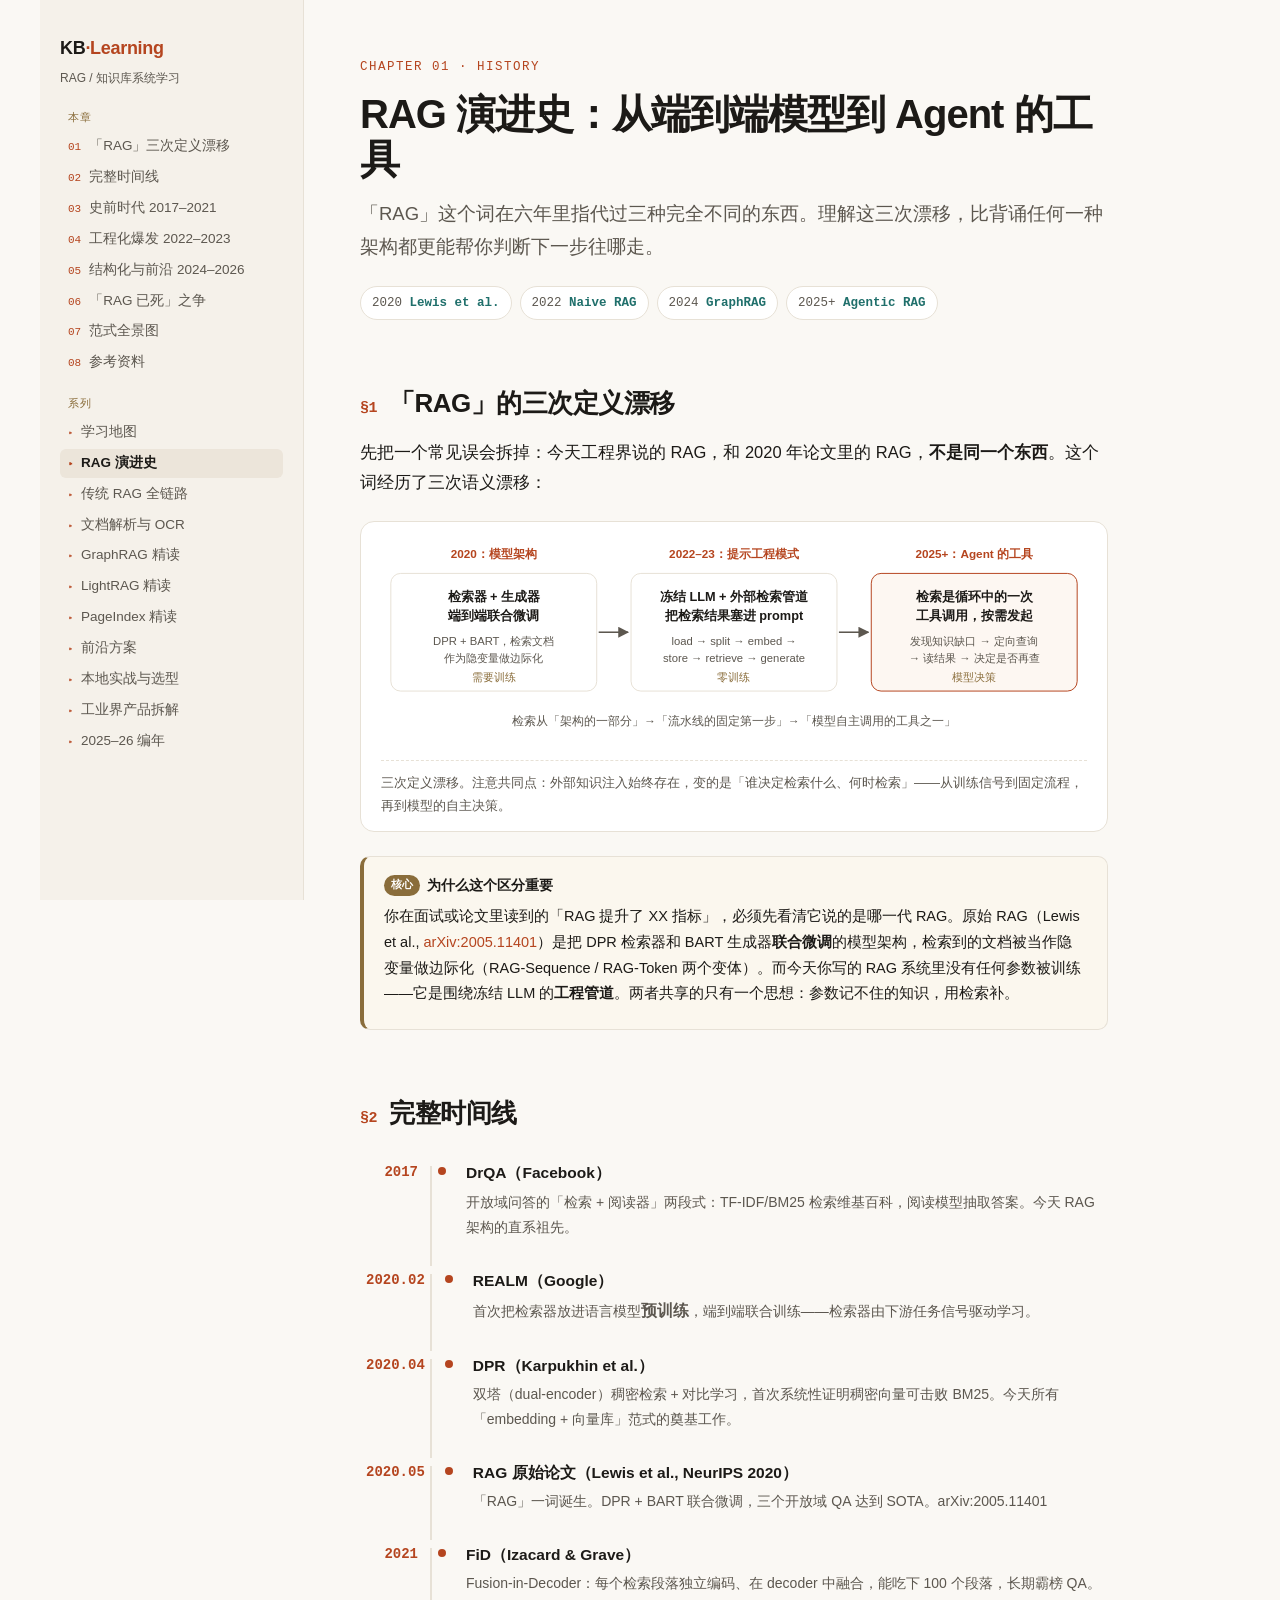
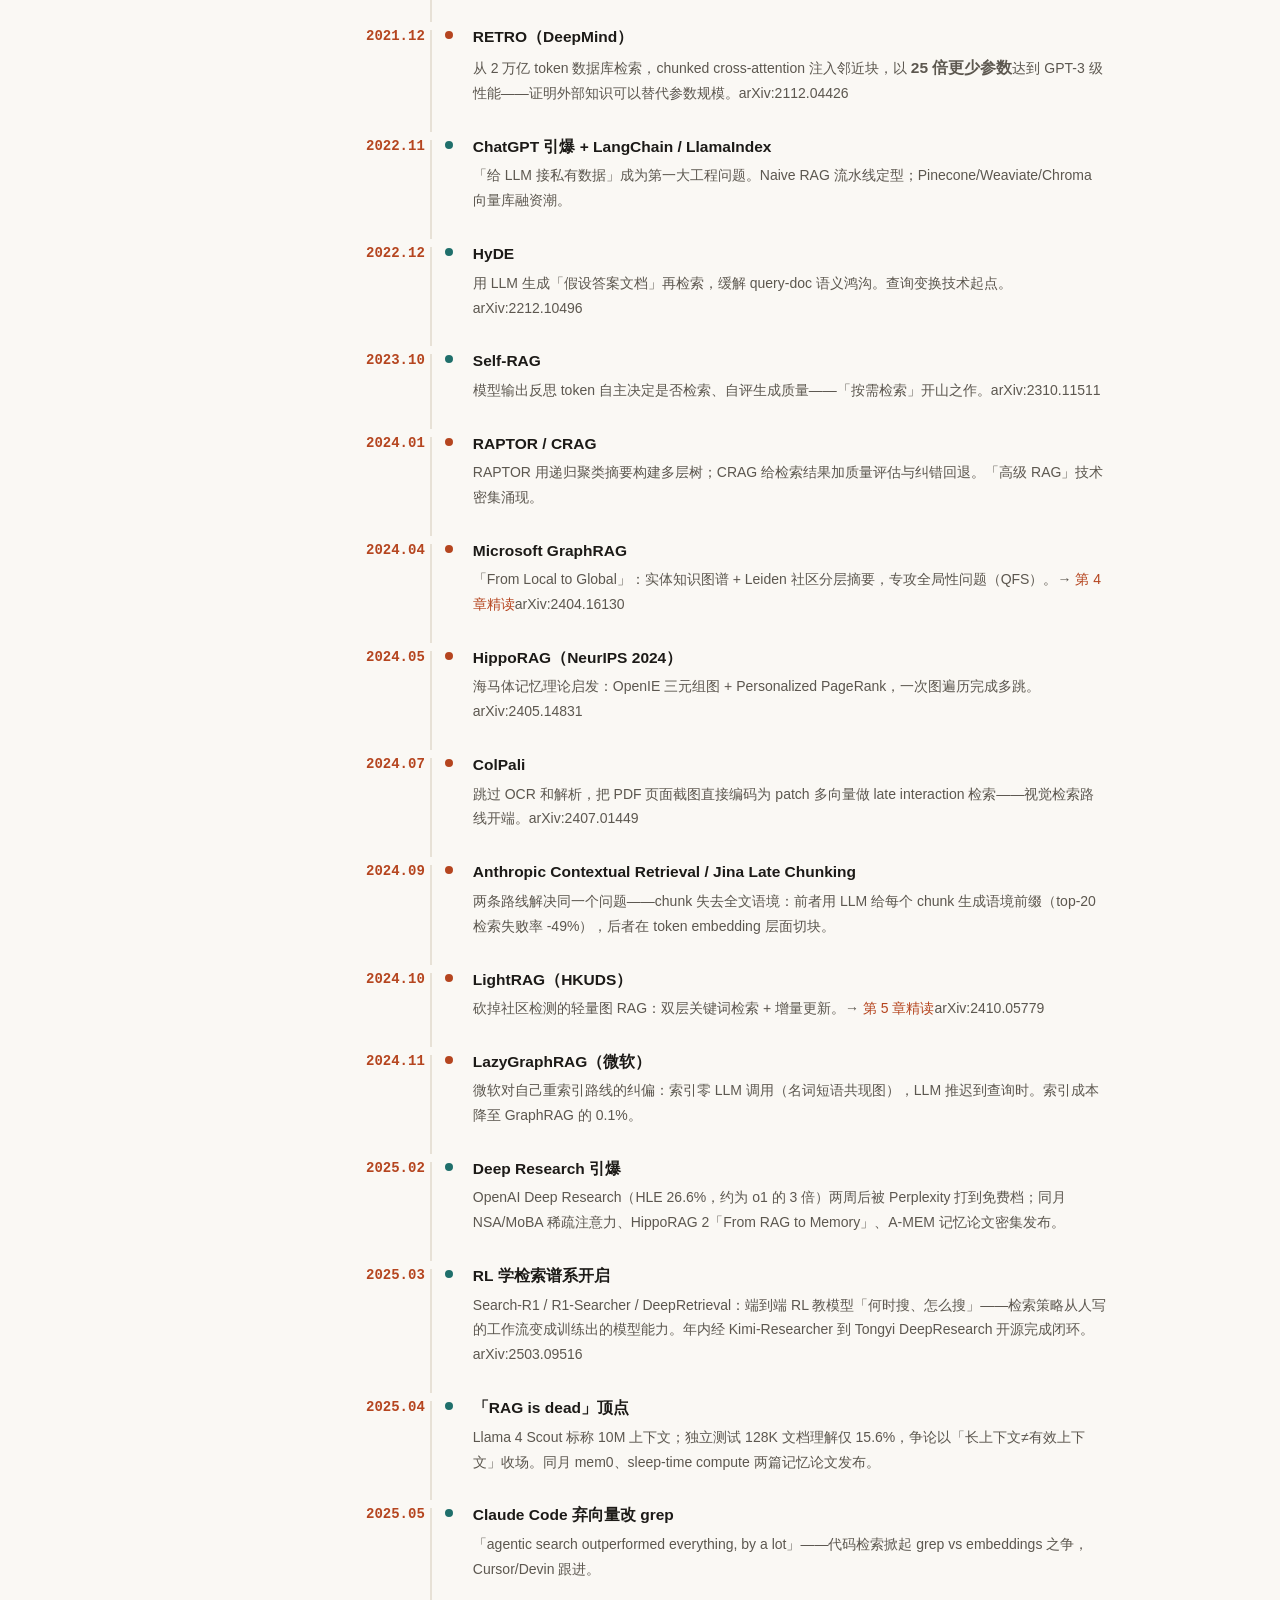
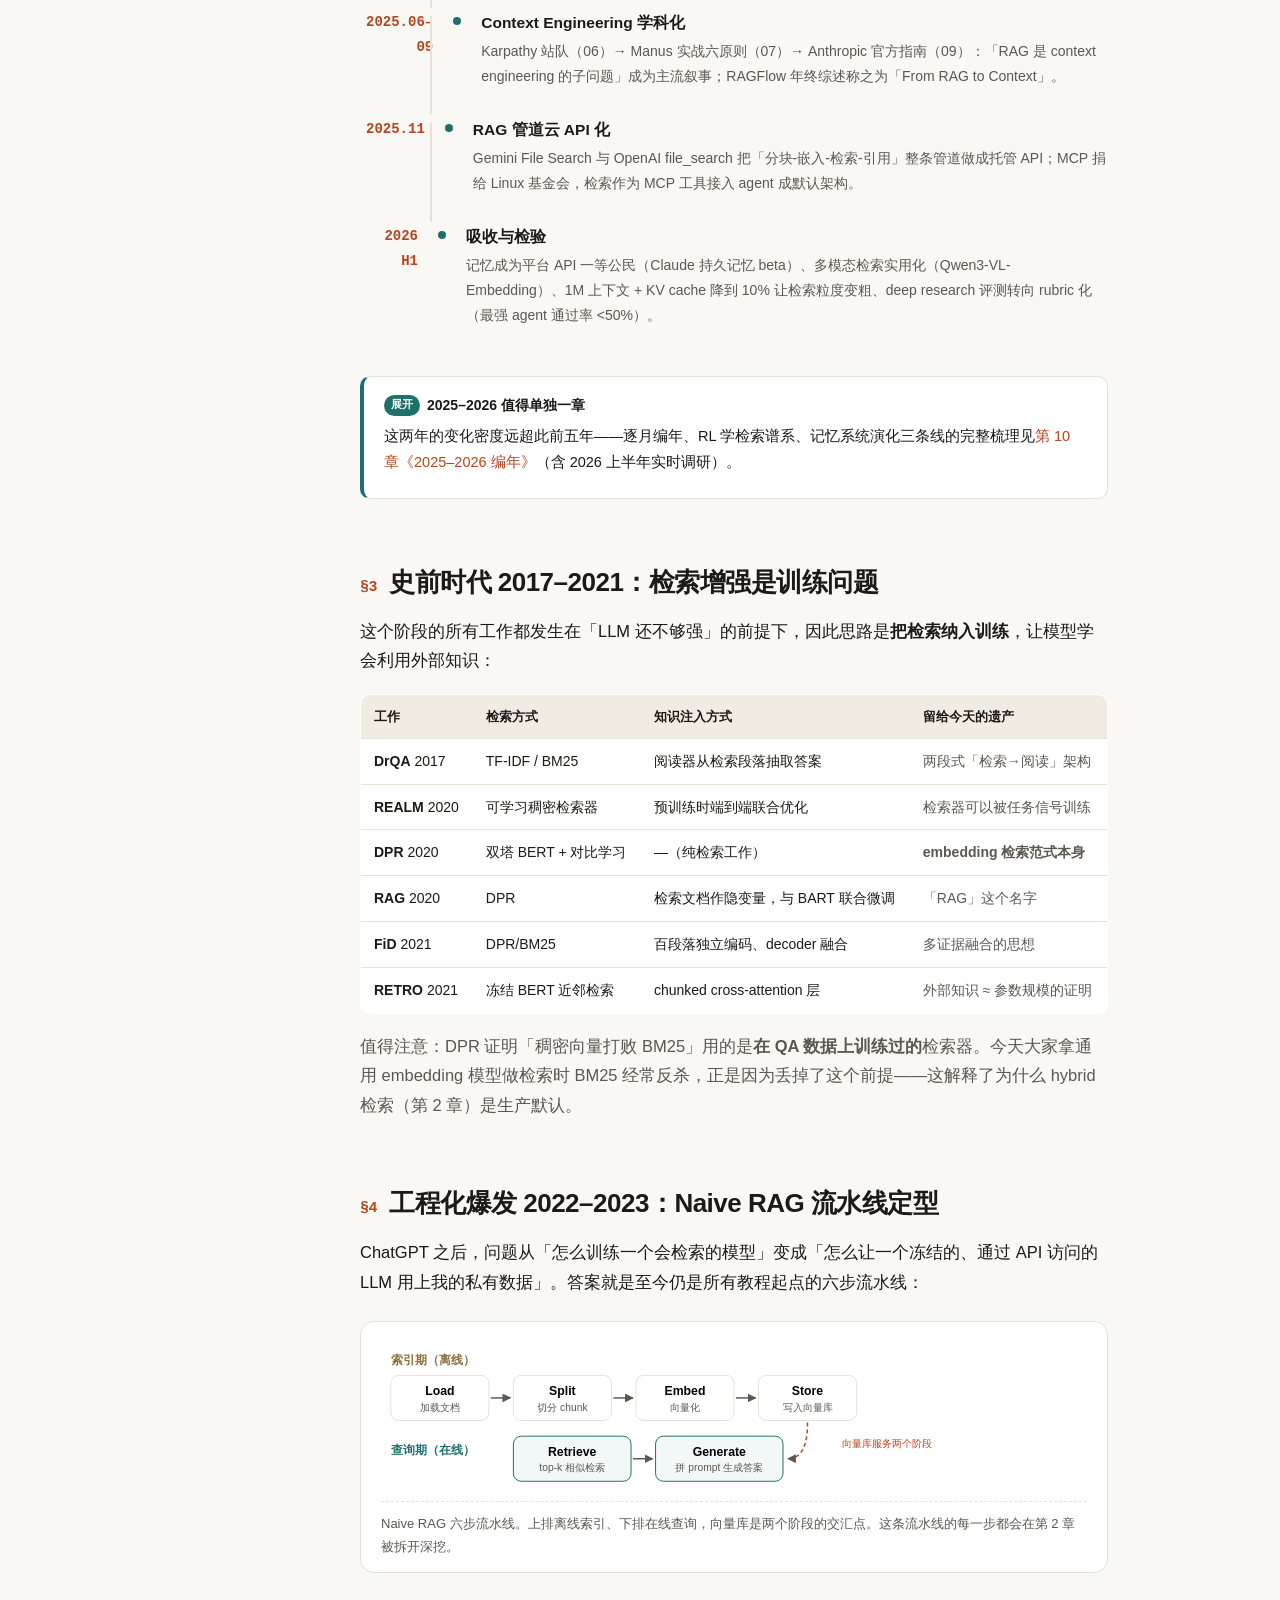
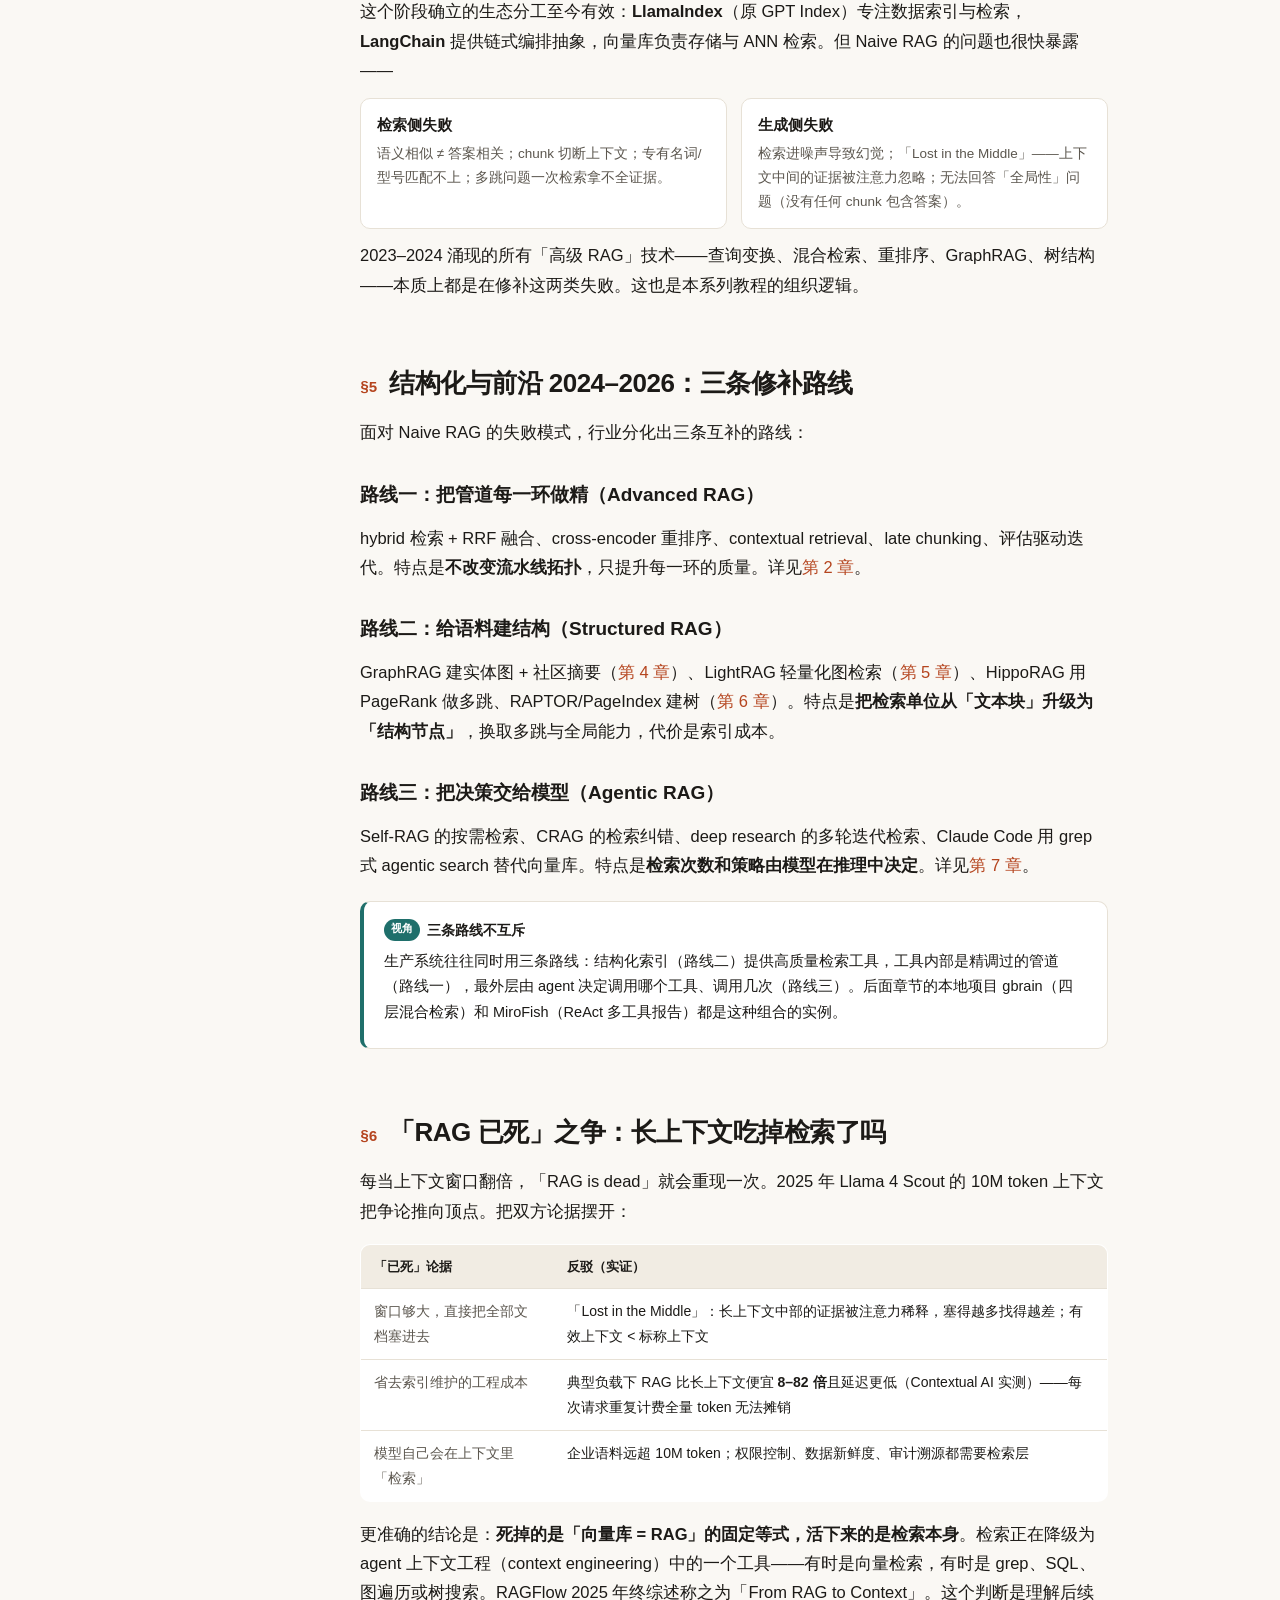
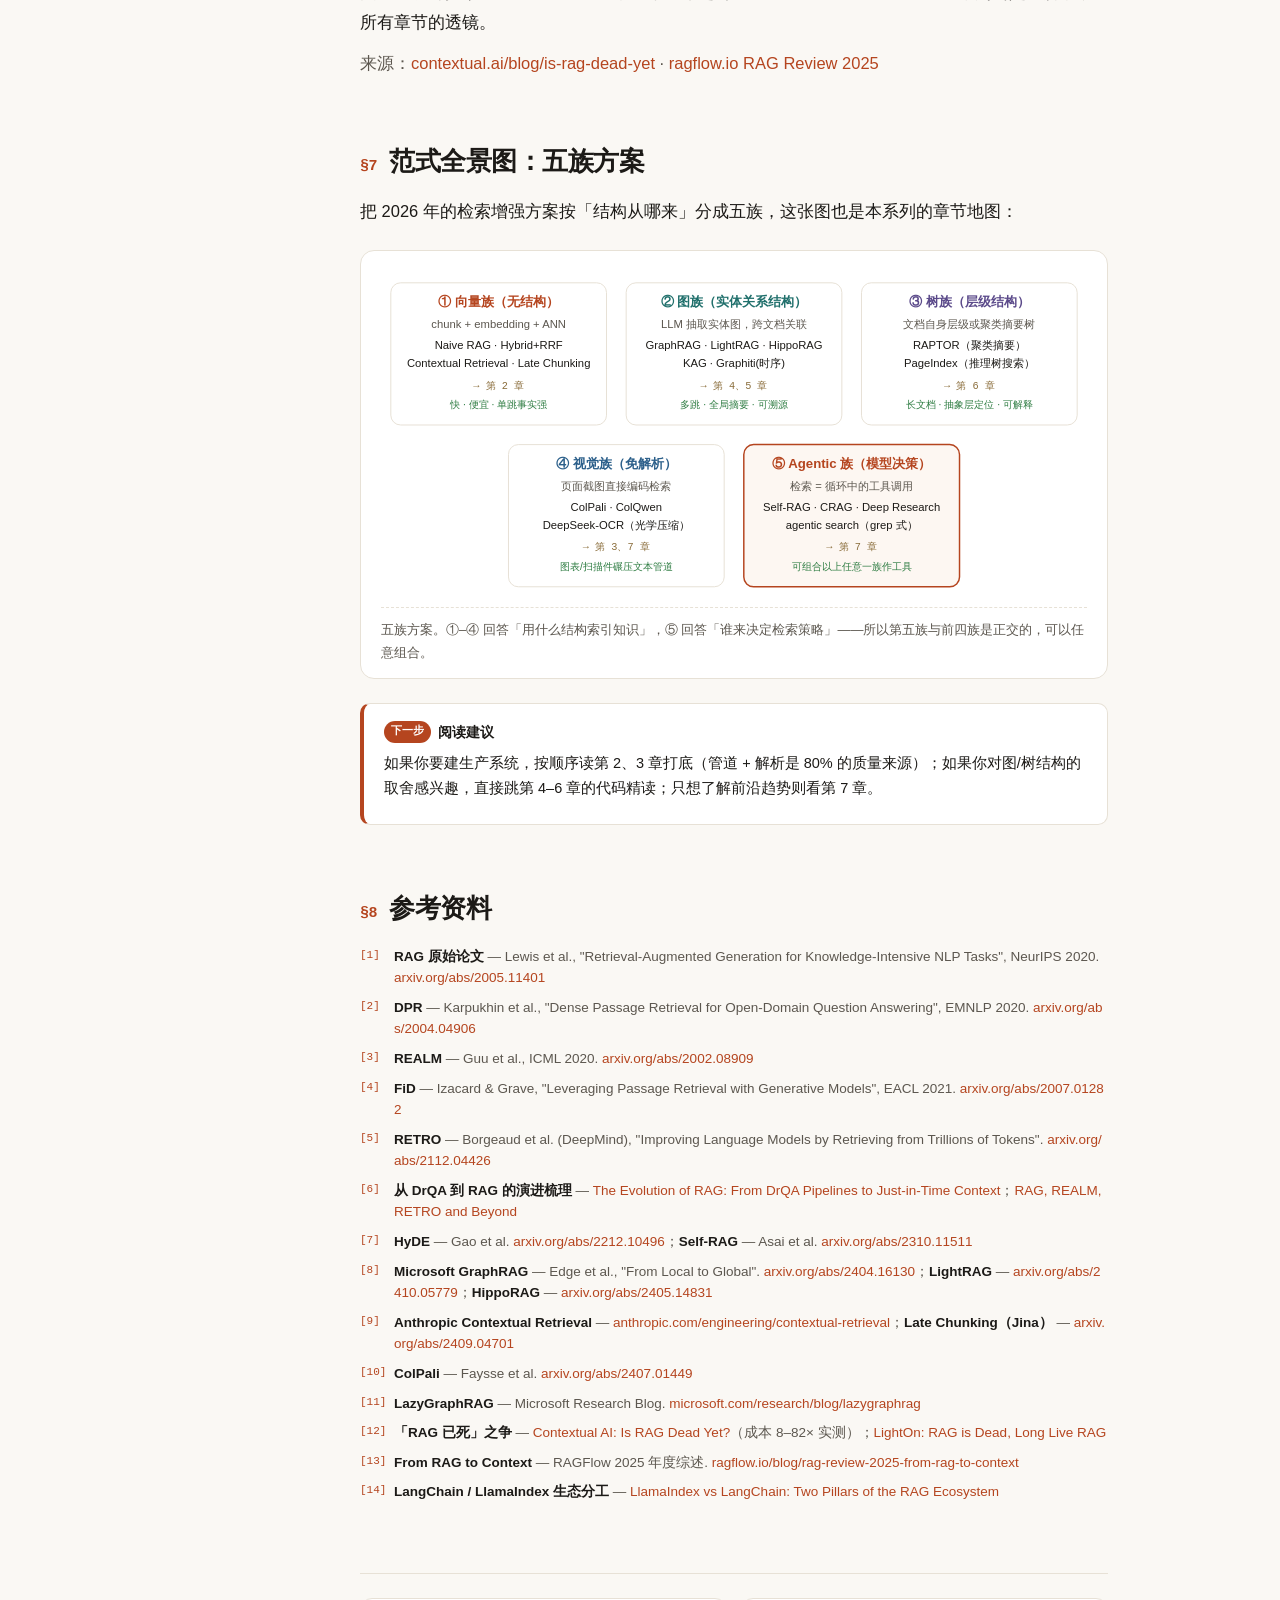
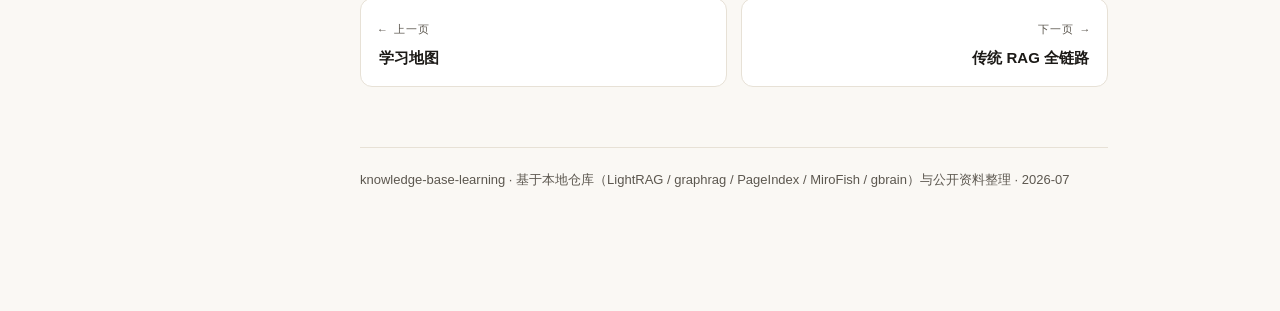
==== 01-history.html @ d6825b58 "knowledge-base-learning: RAG 系统学习教程 v1（10 章 HTML 系列） - 学习地图 + 10 章：演进史 / 全链路 / 文档解析 OCR / GraphRAG·L" ====
<!DOCTYPE html>
<html lang="zh-CN">
<head>
<meta charset="UTF-8" />
<meta name="viewport" content="width=device-width, initial-scale=1.0" />
<title>01 · RAG 演进史 —— 从端到端模型到 Agent 的工具 · 知识库学习</title>
<link rel="stylesheet" href="assets/style.css" />
</head>
<body>
<div class="wrap">
<nav class="toc">
  <div class="brand"><a href="index.html">KB<b>·Learning</b></a></div>
  <div class="tag">RAG / 知识库系统学习</div>
  <div class="grp">本章</div>
  <ol>
    <li><a href="#def">「RAG」三次定义漂移</a></li>
    <li><a href="#timeline">完整时间线</a></li>
    <li><a href="#era1">史前时代 2017–2021</a></li>
    <li><a href="#era2">工程化爆发 2022–2023</a></li>
    <li><a href="#era3">结构化与前沿 2024–2026</a></li>
    <li><a href="#dead">「RAG 已死」之争</a></li>
    <li><a href="#map">范式全景图</a></li>
    <li><a href="#refs">参考资料</a></li>
  </ol>
  <div class="grp">系列</div>
  <ol class="chapters">
    <li><a href="index.html">学习地图</a></li>
    <li><a href="01-history.html" class="cur">RAG 演进史</a></li>
    <li><a href="02-pipeline.html">传统 RAG 全链路</a></li>
    <li><a href="03-parsing.html">文档解析与 OCR</a></li>
    <li><a href="04-graphrag.html">GraphRAG 精读</a></li>
    <li><a href="05-lightrag.html">LightRAG 精读</a></li>
    <li><a href="06-pageindex.html">PageIndex 精读</a></li>
    <li><a href="07-frontier.html">前沿方案</a></li>
    <li><a href="08-practice.html">本地实战与选型</a></li>
    <li><a href="09-industry.html">工业界产品拆解</a></li>
    <li><a href="10-recent.html">2025–26 编年</a></li>
  </ol>
</nav>
<main>
<header class="hero">
  <div class="kicker">Chapter 01 · History</div>
  <h1>RAG 演进史：从端到端模型到 Agent 的工具</h1>
  <p class="lead">「RAG」这个词在六年里指代过三种完全不同的东西。理解这三次漂移，比背诵任何一种架构都更能帮你判断下一步往哪走。</p>
  <div class="pills">
    <span class="pill">2020 <b>Lewis et al.</b></span>
    <span class="pill">2022 <b>Naive RAG</b></span>
    <span class="pill">2024 <b>GraphRAG</b></span>
    <span class="pill">2025+ <b>Agentic RAG</b></span>
  </div>
</header>

<section id="def">
  <h2><span class="n">§1</span>「RAG」的三次定义漂移</h2>
  <p>先把一个常见误会拆掉：今天工程界说的 RAG，和 2020 年论文里的 RAG，<b>不是同一个东西</b>。这个词经历了三次语义漂移：</p>

  <figure class="diagram">
    <svg viewBox="0 0 720 210" xmlns="http://www.w3.org/2000/svg" font-family="-apple-system,'PingFang SC',sans-serif">
      <defs>
        <marker id="ar1" viewBox="0 0 10 10" refX="9" refY="5" markerWidth="7" markerHeight="7" orient="auto-start-reverse">
          <path d="M0,0 L10,5 L0,10 z" fill="#5c574f"/>
        </marker>
      </defs>
      <!-- box 1 -->
      <rect x="10" y="30" width="210" height="120" rx="10" fill="#fff" stroke="#e7e1d6"/>
      <text x="115" y="14" text-anchor="middle" font-size="12" fill="#b5451f" font-weight="700">2020：模型架构</text>
      <text x="115" y="58" text-anchor="middle" font-size="13" font-weight="700" fill="#1c1a17">检索器 + 生成器</text>
      <text x="115" y="78" text-anchor="middle" font-size="13" font-weight="700" fill="#1c1a17">端到端联合微调</text>
      <text x="115" y="103" text-anchor="middle" font-size="11.5" fill="#5c574f">DPR + BART，检索文档</text>
      <text x="115" y="120" text-anchor="middle" font-size="11.5" fill="#5c574f">作为隐变量做边际化</text>
      <text x="115" y="140" text-anchor="middle" font-size="11" fill="#8a6d3b" font-family="monospace">需要训练</text>
      <!-- arrow -->
      <line x1="222" y1="90" x2="252" y2="90" stroke="#5c574f" stroke-width="1.6" marker-end="url(#ar1)"/>
      <!-- box 2 -->
      <rect x="255" y="30" width="210" height="120" rx="10" fill="#fff" stroke="#e7e1d6"/>
      <text x="360" y="14" text-anchor="middle" font-size="12" fill="#b5451f" font-weight="700">2022–23：提示工程模式</text>
      <text x="360" y="58" text-anchor="middle" font-size="13" font-weight="700" fill="#1c1a17">冻结 LLM + 外部检索管道</text>
      <text x="360" y="78" text-anchor="middle" font-size="13" font-weight="700" fill="#1c1a17">把检索结果塞进 prompt</text>
      <text x="360" y="103" text-anchor="middle" font-size="11.5" fill="#5c574f">load → split → embed →</text>
      <text x="360" y="120" text-anchor="middle" font-size="11.5" fill="#5c574f">store → retrieve → generate</text>
      <text x="360" y="140" text-anchor="middle" font-size="11" fill="#8a6d3b" font-family="monospace">零训练</text>
      <!-- arrow -->
      <line x1="467" y1="90" x2="497" y2="90" stroke="#5c574f" stroke-width="1.6" marker-end="url(#ar1)"/>
      <!-- box 3 -->
      <rect x="500" y="30" width="210" height="120" rx="10" fill="#fdf7f2" stroke="#b5451f"/>
      <text x="605" y="14" text-anchor="middle" font-size="12" fill="#b5451f" font-weight="700">2025+：Agent 的工具</text>
      <text x="605" y="58" text-anchor="middle" font-size="13" font-weight="700" fill="#1c1a17">检索是循环中的一次</text>
      <text x="605" y="78" text-anchor="middle" font-size="13" font-weight="700" fill="#1c1a17">工具调用，按需发起</text>
      <text x="605" y="103" text-anchor="middle" font-size="11.5" fill="#5c574f">发现知识缺口 → 定向查询</text>
      <text x="605" y="120" text-anchor="middle" font-size="11.5" fill="#5c574f">→ 读结果 → 决定是否再查</text>
      <text x="605" y="140" text-anchor="middle" font-size="11" fill="#8a6d3b" font-family="monospace">模型决策</text>
      <text x="360" y="185" text-anchor="middle" font-size="12" fill="#5c574f">检索从「架构的一部分」→「流水线的固定第一步」→「模型自主调用的工具之一」</text>
    </svg>
    <figcaption>三次定义漂移。注意共同点：外部知识注入始终存在，变的是「谁决定检索什么、何时检索」——从训练信号到固定流程，再到模型的自主决策。</figcaption>
  </figure>

  <div class="box key">
    <div class="t"><span class="ic">核心</span>为什么这个区分重要</div>
    <p>你在面试或论文里读到的「RAG 提升了 XX 指标」，必须先看清它说的是哪一代 RAG。原始 RAG（Lewis et al., <a href="https://arxiv.org/abs/2005.11401">arXiv:2005.11401</a>）是把 DPR 检索器和 BART 生成器<b>联合微调</b>的模型架构，检索到的文档被当作隐变量做边际化（RAG-Sequence / RAG-Token 两个变体）。而今天你写的 RAG 系统里没有任何参数被训练——它是围绕冻结 LLM 的<b>工程管道</b>。两者共享的只有一个思想：参数记不住的知识，用检索补。</p>
  </div>
</section>

<section id="timeline">
  <h2><span class="n">§2</span>完整时间线</h2>
  <div class="timeline">
    <div class="tl"><div class="yr">2017</div><div class="pt"></div><div class="body"><b>DrQA（Facebook）</b><div class="d">开放域问答的「检索 + 阅读器」两段式：TF-IDF/BM25 检索维基百科，阅读模型抽取答案。今天 RAG 架构的直系祖先。</div></div></div>
    <div class="tl"><div class="yr">2020.02</div><div class="pt"></div><div class="body"><b>REALM（Google）</b><div class="d">首次把检索器放进语言模型<b>预训练</b>，端到端联合训练——检索器由下游任务信号驱动学习。</div></div></div>
    <div class="tl"><div class="yr">2020.04</div><div class="pt"></div><div class="body"><b>DPR（Karpukhin et al.）</b><div class="d">双塔（dual-encoder）稠密检索 + 对比学习，首次系统性证明稠密向量可击败 BM25。今天所有「embedding + 向量库」范式的奠基工作。</div></div></div>
    <div class="tl"><div class="yr">2020.05</div><div class="pt"></div><div class="body"><b>RAG 原始论文（Lewis et al., NeurIPS 2020）</b><div class="d">「RAG」一词诞生。DPR + BART 联合微调，三个开放域 QA 达到 SOTA。<span class="anchor-note">arXiv:2005.11401</span></div></div></div>
    <div class="tl"><div class="yr">2021</div><div class="pt"></div><div class="body"><b>FiD（Izacard &amp; Grave）</b><div class="d">Fusion-in-Decoder：每个检索段落独立编码、在 decoder 中融合，能吃下 100 个段落，长期霸榜 QA。</div></div></div>
    <div class="tl"><div class="yr">2021.12</div><div class="pt"></div><div class="body"><b>RETRO（DeepMind）</b><div class="d">从 2 万亿 token 数据库检索，chunked cross-attention 注入邻近块，以 <b>25 倍更少参数</b>达到 GPT-3 级性能——证明外部知识可以替代参数规模。<span class="anchor-note">arXiv:2112.04426</span></div></div></div>
    <div class="tl alt"><div class="yr">2022.11</div><div class="pt"></div><div class="body"><b>ChatGPT 引爆 + LangChain / LlamaIndex</b><div class="d">「给 LLM 接私有数据」成为第一大工程问题。Naive RAG 流水线定型；Pinecone/Weaviate/Chroma 向量库融资潮。</div></div></div>
    <div class="tl alt"><div class="yr">2022.12</div><div class="pt"></div><div class="body"><b>HyDE</b><div class="d">用 LLM 生成「假设答案文档」再检索，缓解 query-doc 语义鸿沟。查询变换技术起点。<span class="anchor-note">arXiv:2212.10496</span></div></div></div>
    <div class="tl alt"><div class="yr">2023.10</div><div class="pt"></div><div class="body"><b>Self-RAG</b><div class="d">模型输出反思 token 自主决定是否检索、自评生成质量——「按需检索」开山之作。<span class="anchor-note">arXiv:2310.11511</span></div></div></div>
    <div class="tl"><div class="yr">2024.01</div><div class="pt"></div><div class="body"><b>RAPTOR / CRAG</b><div class="d">RAPTOR 用递归聚类摘要构建多层树；CRAG 给检索结果加质量评估与纠错回退。「高级 RAG」技术密集涌现。</div></div></div>
    <div class="tl"><div class="yr">2024.04</div><div class="pt"></div><div class="body"><b>Microsoft GraphRAG</b><div class="d">「From Local to Global」：实体知识图谱 + Leiden 社区分层摘要，专攻全局性问题（QFS）。→ <a href="04-graphrag.html">第 4 章精读</a><span class="anchor-note">arXiv:2404.16130</span></div></div></div>
    <div class="tl"><div class="yr">2024.05</div><div class="pt"></div><div class="body"><b>HippoRAG（NeurIPS 2024）</b><div class="d">海马体记忆理论启发：OpenIE 三元组图 + Personalized PageRank，一次图遍历完成多跳。<span class="anchor-note">arXiv:2405.14831</span></div></div></div>
    <div class="tl"><div class="yr">2024.07</div><div class="pt"></div><div class="body"><b>ColPali</b><div class="d">跳过 OCR 和解析，把 PDF 页面截图直接编码为 patch 多向量做 late interaction 检索——视觉检索路线开端。<span class="anchor-note">arXiv:2407.01449</span></div></div></div>
    <div class="tl"><div class="yr">2024.09</div><div class="pt"></div><div class="body"><b>Anthropic Contextual Retrieval / Jina Late Chunking</b><div class="d">两条路线解决同一个问题——chunk 失去全文语境：前者用 LLM 给每个 chunk 生成语境前缀（top-20 检索失败率 -49%），后者在 token embedding 层面切块。</div></div></div>
    <div class="tl"><div class="yr">2024.10</div><div class="pt"></div><div class="body"><b>LightRAG（HKUDS）</b><div class="d">砍掉社区检测的轻量图 RAG：双层关键词检索 + 增量更新。→ <a href="05-lightrag.html">第 5 章精读</a><span class="anchor-note">arXiv:2410.05779</span></div></div></div>
    <div class="tl"><div class="yr">2024.11</div><div class="pt"></div><div class="body"><b>LazyGraphRAG（微软）</b><div class="d">微软对自己重索引路线的纠偏：索引零 LLM 调用（名词短语共现图），LLM 推迟到查询时。索引成本降至 GraphRAG 的 0.1%。</div></div></div>
    <div class="tl alt"><div class="yr">2025.02</div><div class="pt"></div><div class="body"><b>Deep Research 引爆</b><div class="d">OpenAI Deep Research（HLE 26.6%，约为 o1 的 3 倍）两周后被 Perplexity 打到免费档；同月 NSA/MoBA 稀疏注意力、HippoRAG 2「From RAG to Memory」、A-MEM 记忆论文密集发布。</div></div></div>
    <div class="tl alt"><div class="yr">2025.03</div><div class="pt"></div><div class="body"><b>RL 学检索谱系开启</b><div class="d">Search-R1 / R1-Searcher / DeepRetrieval：端到端 RL 教模型「何时搜、怎么搜」——检索策略从人写的工作流变成训练出的模型能力。年内经 Kimi-Researcher 到 Tongyi DeepResearch 开源完成闭环。<span class="anchor-note">arXiv:2503.09516</span></div></div></div>
    <div class="tl alt"><div class="yr">2025.04</div><div class="pt"></div><div class="body"><b>「RAG is dead」顶点</b><div class="d">Llama 4 Scout 标称 10M 上下文；独立测试 128K 文档理解仅 15.6%，争论以「长上下文≠有效上下文」收场。同月 mem0、sleep-time compute 两篇记忆论文发布。</div></div></div>
    <div class="tl alt"><div class="yr">2025.05</div><div class="pt"></div><div class="body"><b>Claude Code 弃向量改 grep</b><div class="d">「agentic search outperformed everything, by a lot」——代码检索掀起 grep vs embeddings 之争，Cursor/Devin 跟进。</div></div></div>
    <div class="tl alt"><div class="yr">2025.06–09</div><div class="pt"></div><div class="body"><b>Context Engineering 学科化</b><div class="d">Karpathy 站队（06）→ Manus 实战六原则（07）→ Anthropic 官方指南（09）：「RAG 是 context engineering 的子问题」成为主流叙事；RAGFlow 年终综述称之为「From RAG to Context」。</div></div></div>
    <div class="tl alt"><div class="yr">2025.11</div><div class="pt"></div><div class="body"><b>RAG 管道云 API 化</b><div class="d">Gemini File Search 与 OpenAI file_search 把「分块-嵌入-检索-引用」整条管道做成托管 API；MCP 捐给 Linux 基金会，检索作为 MCP 工具接入 agent 成默认架构。</div></div></div>
    <div class="tl alt"><div class="yr">2026 H1</div><div class="pt"></div><div class="body"><b>吸收与检验</b><div class="d">记忆成为平台 API 一等公民（Claude 持久记忆 beta）、多模态检索实用化（Qwen3-VL-Embedding）、1M 上下文 + KV cache 降到 10% 让检索粒度变粗、deep research 评测转向 rubric 化（最强 agent 通过率 &lt;50%）。</div></div></div>
  </div>
  <div class="box tip">
    <div class="t"><span class="ic">展开</span>2025–2026 值得单独一章</div>
    <p>这两年的变化密度远超此前五年——逐月编年、RL 学检索谱系、记忆系统演化三条线的完整梳理见<a href="10-recent.html">第 10 章《2025–2026 编年》</a>（含 2026 上半年实时调研）。</p>
  </div>
</section>

<section id="era1">
  <h2><span class="n">§3</span>史前时代 2017–2021：检索增强是训练问题</h2>
  <p>这个阶段的所有工作都发生在「LLM 还不够强」的前提下，因此思路是<b>把检索纳入训练</b>，让模型学会利用外部知识：</p>
  <table>
    <tr><th>工作</th><th>检索方式</th><th>知识注入方式</th><th>留给今天的遗产</th></tr>
    <tr><td><b>DrQA</b> 2017</td><td>TF-IDF / BM25</td><td>阅读器从检索段落抽取答案</td><td class="vs">两段式「检索→阅读」架构</td></tr>
    <tr><td><b>REALM</b> 2020</td><td>可学习稠密检索器</td><td>预训练时端到端联合优化</td><td class="vs">检索器可以被任务信号训练</td></tr>
    <tr><td><b>DPR</b> 2020</td><td>双塔 BERT + 对比学习</td><td>—（纯检索工作）</td><td class="vs"><b>embedding 检索范式本身</b></td></tr>
    <tr><td><b>RAG</b> 2020</td><td>DPR</td><td>检索文档作隐变量，与 BART 联合微调</td><td class="vs">「RAG」这个名字</td></tr>
    <tr><td><b>FiD</b> 2021</td><td>DPR/BM25</td><td>百段落独立编码、decoder 融合</td><td class="vs">多证据融合的思想</td></tr>
    <tr><td><b>RETRO</b> 2021</td><td>冻结 BERT 近邻检索</td><td>chunked cross-attention 层</td><td class="vs">外部知识 ≈ 参数规模的证明</td></tr>
  </table>
  <p class="sub">值得注意：DPR 证明「稠密向量打败 BM25」用的是<b>在 QA 数据上训练过的</b>检索器。今天大家拿通用 embedding 模型做检索时 BM25 经常反杀，正是因为丢掉了这个前提——这解释了为什么 hybrid 检索（第 2 章）是生产默认。</p>
</section>

<section id="era2">
  <h2><span class="n">§4</span>工程化爆发 2022–2023：Naive RAG 流水线定型</h2>
  <p>ChatGPT 之后，问题从「怎么训练一个会检索的模型」变成「怎么让一个冻结的、通过 API 访问的 LLM 用上我的私有数据」。答案就是至今仍是所有教程起点的六步流水线：</p>

  <figure class="diagram">
    <svg viewBox="0 0 720 150" xmlns="http://www.w3.org/2000/svg" font-family="-apple-system,'PingFang SC',sans-serif">
      <defs>
        <marker id="ar2" viewBox="0 0 10 10" refX="9" refY="5" markerWidth="6" markerHeight="6" orient="auto-start-reverse">
          <path d="M0,0 L10,5 L0,10 z" fill="#5c574f"/>
        </marker>
      </defs>
      <text x="10" y="20" font-size="12" fill="#8a6d3b" font-weight="700" font-family="monospace">索引期（离线）</text>
      <rect x="10" y="32" width="100" height="46" rx="8" fill="#fff" stroke="#e7e1d6"/><text x="60" y="52" text-anchor="middle" font-size="12.5" font-weight="700">Load</text><text x="60" y="68" text-anchor="middle" font-size="10.5" fill="#5c574f">加载文档</text>
      <line x1="112" y1="55" x2="132" y2="55" stroke="#5c574f" stroke-width="1.5" marker-end="url(#ar2)"/>
      <rect x="135" y="32" width="100" height="46" rx="8" fill="#fff" stroke="#e7e1d6"/><text x="185" y="52" text-anchor="middle" font-size="12.5" font-weight="700">Split</text><text x="185" y="68" text-anchor="middle" font-size="10.5" fill="#5c574f">切分 chunk</text>
      <line x1="237" y1="55" x2="257" y2="55" stroke="#5c574f" stroke-width="1.5" marker-end="url(#ar2)"/>
      <rect x="260" y="32" width="100" height="46" rx="8" fill="#fff" stroke="#e7e1d6"/><text x="310" y="52" text-anchor="middle" font-size="12.5" font-weight="700">Embed</text><text x="310" y="68" text-anchor="middle" font-size="10.5" fill="#5c574f">向量化</text>
      <line x1="362" y1="55" x2="382" y2="55" stroke="#5c574f" stroke-width="1.5" marker-end="url(#ar2)"/>
      <rect x="385" y="32" width="100" height="46" rx="8" fill="#fff" stroke="#e7e1d6"/><text x="435" y="52" text-anchor="middle" font-size="12.5" font-weight="700">Store</text><text x="435" y="68" text-anchor="middle" font-size="10.5" fill="#5c574f">写入向量库</text>
      <text x="10" y="112" font-size="12" fill="#1f6f6b" font-weight="700" font-family="monospace">查询期（在线）</text>
      <rect x="135" y="94" width="120" height="46" rx="8" fill="#f2f8f7" stroke="#1f6f6b"/><text x="195" y="114" text-anchor="middle" font-size="12.5" font-weight="700">Retrieve</text><text x="195" y="130" text-anchor="middle" font-size="10.5" fill="#5c574f">top-k 相似检索</text>
      <line x1="257" y1="117" x2="277" y2="117" stroke="#5c574f" stroke-width="1.5" marker-end="url(#ar2)"/>
      <rect x="280" y="94" width="130" height="46" rx="8" fill="#f2f8f7" stroke="#1f6f6b"/><text x="345" y="114" text-anchor="middle" font-size="12.5" font-weight="700">Generate</text><text x="345" y="130" text-anchor="middle" font-size="10.5" fill="#5c574f">拼 prompt 生成答案</text>
      <path d="M 435 80 Q 435 117 415 117" fill="none" stroke="#b5451f" stroke-width="1.5" stroke-dasharray="4 3" marker-end="url(#ar2)"/>
      <text x="470" y="105" font-size="10.5" fill="#b5451f">向量库服务两个阶段</text>
    </svg>
    <figcaption>Naive RAG 六步流水线。上排离线索引、下排在线查询，向量库是两个阶段的交汇点。这条流水线的每一步都会在第 2 章被拆开深挖。</figcaption>
  </figure>

  <p>这个阶段确立的生态分工至今有效：<b>LlamaIndex</b>（原 GPT Index）专注数据索引与检索，<b>LangChain</b> 提供链式编排抽象，向量库负责存储与 ANN 检索。但 Naive RAG 的问题也很快暴露——</p>
  <div class="two">
    <div class="mini"><div class="h">检索侧失败</div><p>语义相似 ≠ 答案相关；chunk 切断上下文；专有名词/型号匹配不上；多跳问题一次检索拿不全证据。</p></div>
    <div class="mini"><div class="h">生成侧失败</div><p>检索进噪声导致幻觉；「Lost in the Middle」——上下文中间的证据被注意力忽略；无法回答「全局性」问题（没有任何 chunk 包含答案）。</p></div>
  </div>
  <p>2023–2024 涌现的所有「高级 RAG」技术——查询变换、混合检索、重排序、GraphRAG、树结构——本质上都是在修补这两类失败。这也是本系列教程的组织逻辑。</p>
</section>

<section id="era3">
  <h2><span class="n">§5</span>结构化与前沿 2024–2026：三条修补路线</h2>
  <p>面对 Naive RAG 的失败模式，行业分化出三条互补的路线：</p>
  <h3>路线一：把管道每一环做精（Advanced RAG）</h3>
  <p>hybrid 检索 + RRF 融合、cross-encoder 重排序、contextual retrieval、late chunking、评估驱动迭代。特点是<b>不改变流水线拓扑</b>，只提升每一环的质量。详见<a href="02-pipeline.html">第 2 章</a>。</p>
  <h3>路线二：给语料建结构（Structured RAG）</h3>
  <p>GraphRAG 建实体图 + 社区摘要（<a href="04-graphrag.html">第 4 章</a>）、LightRAG 轻量化图检索（<a href="05-lightrag.html">第 5 章</a>）、HippoRAG 用 PageRank 做多跳、RAPTOR/PageIndex 建树（<a href="06-pageindex.html">第 6 章</a>）。特点是<b>把检索单位从「文本块」升级为「结构节点」</b>，换取多跳与全局能力，代价是索引成本。</p>
  <h3>路线三：把决策交给模型（Agentic RAG）</h3>
  <p>Self-RAG 的按需检索、CRAG 的检索纠错、deep research 的多轮迭代检索、Claude Code 用 grep 式 agentic search 替代向量库。特点是<b>检索次数和策略由模型在推理中决定</b>。详见<a href="07-frontier.html">第 7 章</a>。</p>

  <div class="box tip">
    <div class="t"><span class="ic">视角</span>三条路线不互斥</div>
    <p>生产系统往往同时用三条路线：结构化索引（路线二）提供高质量检索工具，工具内部是精调过的管道（路线一），最外层由 agent 决定调用哪个工具、调用几次（路线三）。后面章节的本地项目 gbrain（四层混合检索）和 MiroFish（ReAct 多工具报告）都是这种组合的实例。</p>
  </div>
</section>

<section id="dead">
  <h2><span class="n">§6</span>「RAG 已死」之争：长上下文吃掉检索了吗</h2>
  <p>每当上下文窗口翻倍，「RAG is dead」就会重现一次。2025 年 Llama 4 Scout 的 10M token 上下文把争论推向顶点。把双方论据摆开：</p>
  <table>
    <tr><th>「已死」论据</th><th>反驳（实证）</th></tr>
    <tr><td class="vs">窗口够大，直接把全部文档塞进去</td><td>「Lost in the Middle」：长上下文中部的证据被注意力稀释，塞得越多找得越差；有效上下文 &lt; 标称上下文</td></tr>
    <tr><td class="vs">省去索引维护的工程成本</td><td>典型负载下 RAG 比长上下文便宜 <b>8–82 倍</b>且延迟更低（Contextual AI 实测）——每次请求重复计费全量 token 无法摊销</td></tr>
    <tr><td class="vs">模型自己会在上下文里「检索」</td><td>企业语料远超 10M token；权限控制、数据新鲜度、审计溯源都需要检索层</td></tr>
  </table>
  <p>更准确的结论是：<b>死掉的是「向量库 = RAG」的固定等式，活下来的是检索本身</b>。检索正在降级为 agent 上下文工程（context engineering）中的一个工具——有时是向量检索，有时是 grep、SQL、图遍历或树搜索。RAGFlow 2025 年终综述称之为「From RAG to Context」。这个判断是理解后续所有章节的透镜。</p>
  <p class="sub">来源：<a href="https://contextual.ai/blog/is-rag-dead-yet">contextual.ai/blog/is-rag-dead-yet</a> · <a href="https://ragflow.io/blog/rag-review-2025-from-rag-to-context">ragflow.io RAG Review 2025</a></p>
</section>

<section id="map">
  <h2><span class="n">§7</span>范式全景图：五族方案</h2>
  <p>把 2026 年的检索增强方案按「结构从哪来」分成五族，这张图也是本系列的章节地图：</p>
  <figure class="diagram">
    <svg viewBox="0 0 720 330" xmlns="http://www.w3.org/2000/svg" font-family="-apple-system,'PingFang SC',sans-serif">
      <rect x="10" y="10" width="220" height="145" rx="10" fill="#fff" stroke="#e7e1d6"/>
      <text x="120" y="34" text-anchor="middle" font-size="13.5" font-weight="800" fill="#b5451f">① 向量族（无结构）</text>
      <text x="120" y="56" text-anchor="middle" font-size="11.5" fill="#5c574f">chunk + embedding + ANN</text>
      <text x="120" y="78" text-anchor="middle" font-size="11.5" fill="#1c1a17">Naive RAG · Hybrid+RRF</text>
      <text x="120" y="96" text-anchor="middle" font-size="11.5" fill="#1c1a17">Contextual Retrieval · Late Chunking</text>
      <text x="120" y="118" text-anchor="middle" font-size="10.5" fill="#8a6d3b" font-family="monospace">→ 第 2 章</text>
      <text x="120" y="138" text-anchor="middle" font-size="10.5" fill="#2f7d43">快 · 便宜 · 单跳事实强</text>

      <rect x="250" y="10" width="220" height="145" rx="10" fill="#fff" stroke="#e7e1d6"/>
      <text x="360" y="34" text-anchor="middle" font-size="13.5" font-weight="800" fill="#1f6f6b">② 图族（实体关系结构）</text>
      <text x="360" y="56" text-anchor="middle" font-size="11.5" fill="#5c574f">LLM 抽取实体图，跨文档关联</text>
      <text x="360" y="78" text-anchor="middle" font-size="11.5" fill="#1c1a17">GraphRAG · LightRAG · HippoRAG</text>
      <text x="360" y="96" text-anchor="middle" font-size="11.5" fill="#1c1a17">KAG · Graphiti(时序)</text>
      <text x="360" y="118" text-anchor="middle" font-size="10.5" fill="#8a6d3b" font-family="monospace">→ 第 4、5 章</text>
      <text x="360" y="138" text-anchor="middle" font-size="10.5" fill="#2f7d43">多跳 · 全局摘要 · 可溯源</text>

      <rect x="490" y="10" width="220" height="145" rx="10" fill="#fff" stroke="#e7e1d6"/>
      <text x="600" y="34" text-anchor="middle" font-size="13.5" font-weight="800" fill="#5b4a8a">③ 树族（层级结构）</text>
      <text x="600" y="56" text-anchor="middle" font-size="11.5" fill="#5c574f">文档自身层级或聚类摘要树</text>
      <text x="600" y="78" text-anchor="middle" font-size="11.5" fill="#1c1a17">RAPTOR（聚类摘要）</text>
      <text x="600" y="96" text-anchor="middle" font-size="11.5" fill="#1c1a17">PageIndex（推理树搜索）</text>
      <text x="600" y="118" text-anchor="middle" font-size="10.5" fill="#8a6d3b" font-family="monospace">→ 第 6 章</text>
      <text x="600" y="138" text-anchor="middle" font-size="10.5" fill="#2f7d43">长文档 · 抽象层定位 · 可解释</text>

      <rect x="130" y="175" width="220" height="145" rx="10" fill="#fff" stroke="#e7e1d6"/>
      <text x="240" y="199" text-anchor="middle" font-size="13.5" font-weight="800" fill="#2b5f8a">④ 视觉族（免解析）</text>
      <text x="240" y="221" text-anchor="middle" font-size="11.5" fill="#5c574f">页面截图直接编码检索</text>
      <text x="240" y="243" text-anchor="middle" font-size="11.5" fill="#1c1a17">ColPali · ColQwen</text>
      <text x="240" y="261" text-anchor="middle" font-size="11.5" fill="#1c1a17">DeepSeek-OCR（光学压缩）</text>
      <text x="240" y="283" text-anchor="middle" font-size="10.5" fill="#8a6d3b" font-family="monospace">→ 第 3、7 章</text>
      <text x="240" y="303" text-anchor="middle" font-size="10.5" fill="#2f7d43">图表/扫描件碾压文本管道</text>

      <rect x="370" y="175" width="220" height="145" rx="10" fill="#fdf7f2" stroke="#b5451f" stroke-width="1.5"/>
      <text x="480" y="199" text-anchor="middle" font-size="13.5" font-weight="800" fill="#b5451f">⑤ Agentic 族（模型决策）</text>
      <text x="480" y="221" text-anchor="middle" font-size="11.5" fill="#5c574f">检索 = 循环中的工具调用</text>
      <text x="480" y="243" text-anchor="middle" font-size="11.5" fill="#1c1a17">Self-RAG · CRAG · Deep Research</text>
      <text x="480" y="261" text-anchor="middle" font-size="11.5" fill="#1c1a17">agentic search（grep 式）</text>
      <text x="480" y="283" text-anchor="middle" font-size="10.5" fill="#8a6d3b" font-family="monospace">→ 第 7 章</text>
      <text x="480" y="303" text-anchor="middle" font-size="10.5" fill="#2f7d43">可组合以上任意一族作工具</text>
    </svg>
    <figcaption>五族方案。①–④ 回答「用什么结构索引知识」，⑤ 回答「谁来决定检索策略」——所以第五族与前四族是正交的，可以任意组合。</figcaption>
  </figure>

  <div class="box">
    <div class="t"><span class="ic">下一步</span>阅读建议</div>
    <p>如果你要建生产系统，按顺序读第 2、3 章打底（管道 + 解析是 80% 的质量来源）；如果你对图/树结构的取舍感兴趣，直接跳第 4–6 章的代码精读；只想了解前沿趋势则看第 7 章。</p>
  </div>
</section>

<section id="refs" class="refs">
  <h2><span class="n">§8</span>参考资料</h2>
  <ul>
    <li><span class="rt">RAG 原始论文</span> — Lewis et al., "Retrieval-Augmented Generation for Knowledge-Intensive NLP Tasks", NeurIPS 2020. <a href="https://arxiv.org/abs/2005.11401">arxiv.org/abs/2005.11401</a></li>
    <li><span class="rt">DPR</span> — Karpukhin et al., "Dense Passage Retrieval for Open-Domain Question Answering", EMNLP 2020. <a href="https://arxiv.org/abs/2004.04906">arxiv.org/abs/2004.04906</a></li>
    <li><span class="rt">REALM</span> — Guu et al., ICML 2020. <a href="https://arxiv.org/abs/2002.08909">arxiv.org/abs/2002.08909</a></li>
    <li><span class="rt">FiD</span> — Izacard &amp; Grave, "Leveraging Passage Retrieval with Generative Models", EACL 2021. <a href="https://arxiv.org/abs/2007.01282">arxiv.org/abs/2007.01282</a></li>
    <li><span class="rt">RETRO</span> — Borgeaud et al. (DeepMind), "Improving Language Models by Retrieving from Trillions of Tokens". <a href="https://arxiv.org/abs/2112.04426">arxiv.org/abs/2112.04426</a></li>
    <li><span class="rt">从 DrQA 到 RAG 的演进梳理</span> — <a href="https://medium.com/@mkmar/the-evolution-of-rag-from-drqa-pipelines-to-just-in-time-context-for-llms-c6e75d26bf9f">The Evolution of RAG: From DrQA Pipelines to Just-in-Time Context</a>；<a href="https://www.gofar.ai/p/rag-realm-retro-and-beyond-the-evolution">RAG, REALM, RETRO and Beyond</a></li>
    <li><span class="rt">HyDE</span> — Gao et al. <a href="https://arxiv.org/abs/2212.10496">arxiv.org/abs/2212.10496</a>；<span class="rt">Self-RAG</span> — Asai et al. <a href="https://arxiv.org/abs/2310.11511">arxiv.org/abs/2310.11511</a></li>
    <li><span class="rt">Microsoft GraphRAG</span> — Edge et al., "From Local to Global". <a href="https://arxiv.org/abs/2404.16130">arxiv.org/abs/2404.16130</a>；<span class="rt">LightRAG</span> — <a href="https://arxiv.org/abs/2410.05779">arxiv.org/abs/2410.05779</a>；<span class="rt">HippoRAG</span> — <a href="https://arxiv.org/abs/2405.14831">arxiv.org/abs/2405.14831</a></li>
    <li><span class="rt">Anthropic Contextual Retrieval</span> — <a href="https://www.anthropic.com/engineering/contextual-retrieval">anthropic.com/engineering/contextual-retrieval</a>；<span class="rt">Late Chunking（Jina）</span> — <a href="https://arxiv.org/abs/2409.04701">arxiv.org/abs/2409.04701</a></li>
    <li><span class="rt">ColPali</span> — Faysse et al. <a href="https://arxiv.org/abs/2407.01449">arxiv.org/abs/2407.01449</a></li>
    <li><span class="rt">LazyGraphRAG</span> — Microsoft Research Blog. <a href="https://www.microsoft.com/en-us/research/blog/lazygraphrag-setting-a-new-standard-for-quality-and-cost/">microsoft.com/research/blog/lazygraphrag</a></li>
    <li><span class="rt">「RAG 已死」之争</span> — <a href="https://contextual.ai/blog/is-rag-dead-yet">Contextual AI: Is RAG Dead Yet?</a>（成本 8–82× 实测）；<a href="https://lighton.ai/lighton-blogs/rag-is-dead-long-live-rag-retrieval-in-the-age-of-agents">LightOn: RAG is Dead, Long Live RAG</a></li>
    <li><span class="rt">From RAG to Context</span> — RAGFlow 2025 年度综述. <a href="https://ragflow.io/blog/rag-review-2025-from-rag-to-context">ragflow.io/blog/rag-review-2025-from-rag-to-context</a></li>
    <li><span class="rt">LangChain / LlamaIndex 生态分工</span> — <a href="https://medium.com/@mohitgupta.mg878/llamaindex-vs-langchain-demystifying-two-pillars-of-the-rag-ecosystem-19109ef934fa">LlamaIndex vs LangChain: Two Pillars of the RAG Ecosystem</a></li>
  </ul>
</section>

<div class="pagenav">
  <a href="index.html"><span class="lbl">← 上一页</span><div class="ti">学习地图</div></a>
  <a href="02-pipeline.html" class="next"><span class="lbl">下一页 →</span><div class="ti">传统 RAG 全链路</div></a>
</div>
<footer>knowledge-base-learning · 基于本地仓库（LightRAG / graphrag / PageIndex / MiroFish / gbrain）与公开资料整理 · 2026-07</footer>
</main>
</div>
</body>
</html>
---- assets/style.css ----
/* knowledge-base-learning 系列共享样式 —— 暖纸色编辑风格 */
:root{
  --bg:#faf8f4; --paper:#ffffff; --ink:#1c1a17; --sub:#5c574f;
  --line:#e7e1d6; --accent:#b5451f; --accent2:#1f6f6b; --code-bg:#1e1b18;
  --code-ink:#f3ede2; --tag:#8a6d3b; --ok:#2f7d43; --warn:#a4551a;
  --violet:#5b4a8a; --blue:#2b5f8a;
  --mono:'SFMono-Regular',Consolas,'Liberation Mono',Menlo,monospace;
  --sans:-apple-system,BlinkMacSystemFont,'Segoe UI','PingFang SC','Hiragino Sans GB','Microsoft YaHei',sans-serif;
}
*{box-sizing:border-box}
html{scroll-behavior:smooth}
body{margin:0;background:var(--bg);color:var(--ink);font-family:var(--sans);
  line-height:1.78;font-size:16.5px;-webkit-font-smoothing:antialiased}
a{color:var(--accent);text-decoration:none}
a:hover{text-decoration:underline}
.wrap{display:grid;grid-template-columns:264px 1fr;max-width:1200px;margin:0 auto;gap:0}

/* ---------- 侧边导航 ---------- */
nav.toc{position:sticky;top:0;align-self:start;height:100vh;overflow-y:auto;
  padding:32px 20px 60px;border-right:1px solid var(--line);background:#f5f1ea}
nav.toc .brand{font-weight:800;font-size:18px;letter-spacing:-.3px;margin-bottom:4px}
nav.toc .brand b{color:var(--accent)}
nav.toc .brand a{color:inherit}
nav.toc .tag{font-size:12px;color:var(--sub);margin-bottom:20px}
nav.toc .grp{font-family:var(--mono);font-size:10.5px;letter-spacing:1.2px;text-transform:uppercase;
  color:var(--tag);margin:18px 0 4px;padding-left:8px}
nav.toc ol{list-style:none;padding:0;margin:0;counter-reset:c}
nav.toc li{counter-increment:c;margin:2px 0}
nav.toc ol a{display:block;color:var(--sub);font-size:13.5px;padding:5px 8px;border-radius:6px;line-height:1.4}
nav.toc ol a::before{content:counter(c,decimal-leading-zero);color:var(--accent);font-family:var(--mono);font-size:11px;margin-right:8px}
nav.toc ol a:hover{background:#ece5da;color:var(--ink);text-decoration:none}
nav.toc ol a.cur{background:#ece5da;color:var(--ink);font-weight:700}
nav.toc .chapters a::before{content:"▸";font-size:10px}

/* ---------- 正文 ---------- */
main{padding:56px 56px 120px;max-width:860px}
header.hero{margin-bottom:48px}
header.hero .kicker{font-family:var(--mono);font-size:12.5px;letter-spacing:1.5px;
  text-transform:uppercase;color:var(--accent);margin-bottom:14px}
header.hero h1{font-size:40px;line-height:1.12;letter-spacing:-1px;margin:0 0 16px;font-weight:800}
header.hero p.lead{font-size:18.5px;color:var(--sub);margin:0}
.pills{display:flex;flex-wrap:wrap;gap:8px;margin-top:22px}
.pill{font-size:12.5px;font-family:var(--mono);background:var(--paper);border:1px solid var(--line);
  padding:5px 11px;border-radius:99px;color:var(--sub)}
.pill b{color:var(--accent2)}
section{margin:52px 0;scroll-margin-top:24px}
section h2{font-size:26px;letter-spacing:-.5px;margin:0 0 8px;padding-top:8px;font-weight:800}
section h2 .n{font-family:var(--mono);font-size:15px;color:var(--accent);margin-right:12px;font-weight:600}
section h3{font-size:19px;margin:30px 0 8px;font-weight:700}
section h4{font-size:16px;margin:22px 0 6px;font-weight:700;color:var(--accent2)}
p{margin:12px 0}
.sub{color:var(--sub)}
hr{border:none;border-top:1px solid var(--line);margin:44px 0}
code{font-family:var(--mono);font-size:.88em;background:#efe9df;padding:2px 6px;border-radius:5px;color:#7a3d16}
pre{background:var(--code-bg);color:var(--code-ink);border-radius:12px;padding:18px 20px;
  overflow-x:auto;font-family:var(--mono);font-size:13px;line-height:1.65;margin:16px 0;
  border:1px solid #000}
pre code{background:none;color:inherit;padding:0;font-size:inherit}
pre .src{display:block;color:#8a8172;font-size:11.5px;margin-bottom:10px;
  border-bottom:1px solid #37322c;padding-bottom:8px}
.cm{color:#8a8172}.kw{color:#e0995e}.st{color:#9ecb8a}.fn{color:#7db4d8}.nm{color:#d98ab0}

/* ---------- 提示框 ---------- */
.box{border:1px solid var(--line);border-left:4px solid var(--accent);background:var(--paper);
  border-radius:10px;padding:16px 20px;margin:20px 0}
.box.tip{border-left-color:var(--accent2)}
.box.warn{border-left-color:var(--warn)}
.box.key{border-left-color:var(--tag);background:#fbf7ee}
.box .t{font-weight:700;font-size:14px;margin-bottom:4px;display:flex;align-items:center;gap:7px}
.box .t .ic{font-family:var(--mono);font-size:11px;background:var(--accent);color:#fff;
  padding:1px 7px;border-radius:99px}
.box.tip .t .ic{background:var(--accent2)}
.box.warn .t .ic{background:var(--warn)}
.box.key .t .ic{background:var(--tag)}
.box p{font-size:14.5px;margin:6px 0}

/* ---------- 表格 ---------- */
table{border-collapse:collapse;width:100%;margin:18px 0;font-size:14px;background:var(--paper);
  border:1px solid var(--line);border-radius:10px;overflow:hidden}
th,td{text-align:left;padding:10px 13px;border-bottom:1px solid var(--line);vertical-align:top}
th{background:#f1ece3;font-weight:700;font-size:13px;white-space:nowrap}
tr:last-child td{border-bottom:none}
td.vs{color:var(--sub)}
.good{color:var(--ok);font-weight:600}.bad{color:var(--accent);font-weight:600}.mid{color:var(--tag);font-weight:600}

/* ---------- 流程步骤 ---------- */
.flow{background:var(--paper);border:1px solid var(--line);border-radius:14px;padding:26px 22px;margin:22px 0}
.flow .cap{font-size:13px;color:var(--sub);margin-top:14px;border-top:1px dashed var(--line);padding-top:12px}
.step{display:flex;gap:16px;align-items:flex-start;padding:14px 0;position:relative}
.step:not(:last-child)::after{content:"";position:absolute;left:19px;top:44px;bottom:-14px;
  width:2px;background:var(--line)}
.step .dot{flex:0 0 40px;height:40px;border-radius:50%;background:var(--accent);color:#fff;
  display:flex;align-items:center;justify-content:center;font-weight:700;font-family:var(--mono);
  font-size:14px;z-index:1}
.step.alt .dot{background:var(--accent2)}
.step .body{flex:1;padding-top:6px}
.step .body b{font-size:15.5px}
.step .body .d{color:var(--sub);font-size:14px;margin-top:2px}
.step .body .fnm{font-family:var(--mono);font-size:12px;color:var(--tag)}

/* ---------- SVG 图表容器 ---------- */
figure.diagram{background:var(--paper);border:1px solid var(--line);border-radius:14px;
  padding:22px 20px 14px;margin:24px 0}
figure.diagram svg{width:100%;height:auto;display:block}
figure.diagram figcaption{font-size:13px;color:var(--sub);margin-top:10px;
  border-top:1px dashed var(--line);padding-top:10px}

/* ---------- 文件地图 / 小卡片 ---------- */
.filemap{display:grid;gap:10px;margin:18px 0}
.filemap .f{background:var(--paper);border:1px solid var(--line);border-radius:10px;padding:12px 16px;
  display:grid;grid-template-columns:230px 1fr;gap:12px;align-items:baseline}
.filemap .f .p{font-family:var(--mono);font-size:12.5px;color:var(--accent2);font-weight:600;word-break:break-all}
.filemap .f .d{font-size:14px;color:var(--sub)}
.two{display:grid;grid-template-columns:1fr 1fr;gap:14px}
.three{display:grid;grid-template-columns:1fr 1fr 1fr;gap:14px}
.mini{background:var(--paper);border:1px solid var(--line);border-radius:10px;padding:14px 16px}
.mini .h{font-weight:700;font-size:14.5px;margin-bottom:4px}
.mini .h code{font-size:12.5px}
.mini p{font-size:13.5px;color:var(--sub);margin:4px 0 0}

/* ---------- 章节卡片（index 用） ---------- */
.chapgrid{display:grid;grid-template-columns:1fr 1fr;gap:16px;margin:22px 0}
.chap{background:var(--paper);border:1px solid var(--line);border-radius:14px;padding:20px 22px;
  display:block;color:var(--ink);transition:border-color .15s}
.chap:hover{border-color:var(--accent);text-decoration:none}
.chap .no{font-family:var(--mono);font-size:12px;color:var(--accent);letter-spacing:1px}
.chap .h{font-weight:800;font-size:17px;margin:6px 0 6px;letter-spacing:-.3px}
.chap p{font-size:13.5px;color:var(--sub);margin:0}
.chap .meta{font-family:var(--mono);font-size:11.5px;color:var(--tag);margin-top:10px}

/* ---------- 时间线 ---------- */
.timeline{margin:22px 0;padding-left:6px}
.tl{display:flex;gap:18px;position:relative;padding:0 0 26px 0}
.tl::before{content:"";position:absolute;left:64px;top:8px;bottom:0;width:2px;background:var(--line)}
.tl:last-child::before{display:none}
.tl .yr{flex:0 0 52px;font-family:var(--mono);font-weight:700;font-size:14px;color:var(--accent);text-align:right;padding-top:2px}
.tl .pt{flex:0 0 12px;height:12px;border-radius:50%;background:var(--accent);margin-top:7px;z-index:1;border:2px solid var(--bg)}
.tl.alt .pt{background:var(--accent2)}
.tl .body{flex:1}
.tl .body b{font-size:15.5px}
.tl .body .d{font-size:14px;color:var(--sub);margin-top:2px}

/* ---------- 参考资料 ---------- */
section.refs ul{list-style:none;padding:0;margin:14px 0;counter-reset:r}
section.refs li{font-size:13.5px;line-height:1.6;margin:8px 0;padding-left:34px;position:relative;color:var(--sub)}
section.refs li::before{content:"[" counter(r) "]";counter-increment:r;position:absolute;left:0;top:1px;
  font-family:var(--mono);font-size:11px;color:var(--accent)}
section.refs li a{word-break:break-all}
section.refs .rt{color:var(--ink);font-weight:600}

/* ---------- 上下页导航 ---------- */
.pagenav{display:flex;justify-content:space-between;gap:14px;margin-top:70px;
  border-top:1px solid var(--line);padding-top:24px}
.pagenav a{flex:1;background:var(--paper);border:1px solid var(--line);border-radius:12px;
  padding:14px 18px;color:var(--ink)}
.pagenav a:hover{border-color:var(--accent);text-decoration:none}
.pagenav a .lbl{font-family:var(--mono);font-size:11px;color:var(--sub);letter-spacing:1px}
.pagenav a .ti{font-weight:700;font-size:15px;margin-top:3px}
.pagenav a.next{text-align:right}
footer{color:var(--sub);font-size:13px;border-top:1px solid var(--line);padding-top:20px;margin-top:60px}

@media(max-width:920px){
  .wrap{grid-template-columns:1fr}
  nav.toc{position:static;height:auto;border-right:none;border-bottom:1px solid var(--line)}
  main{padding:32px 22px 80px}
  header.hero h1{font-size:30px}
  .two,.three,.chapgrid,.filemap .f{grid-template-columns:1fr}
}
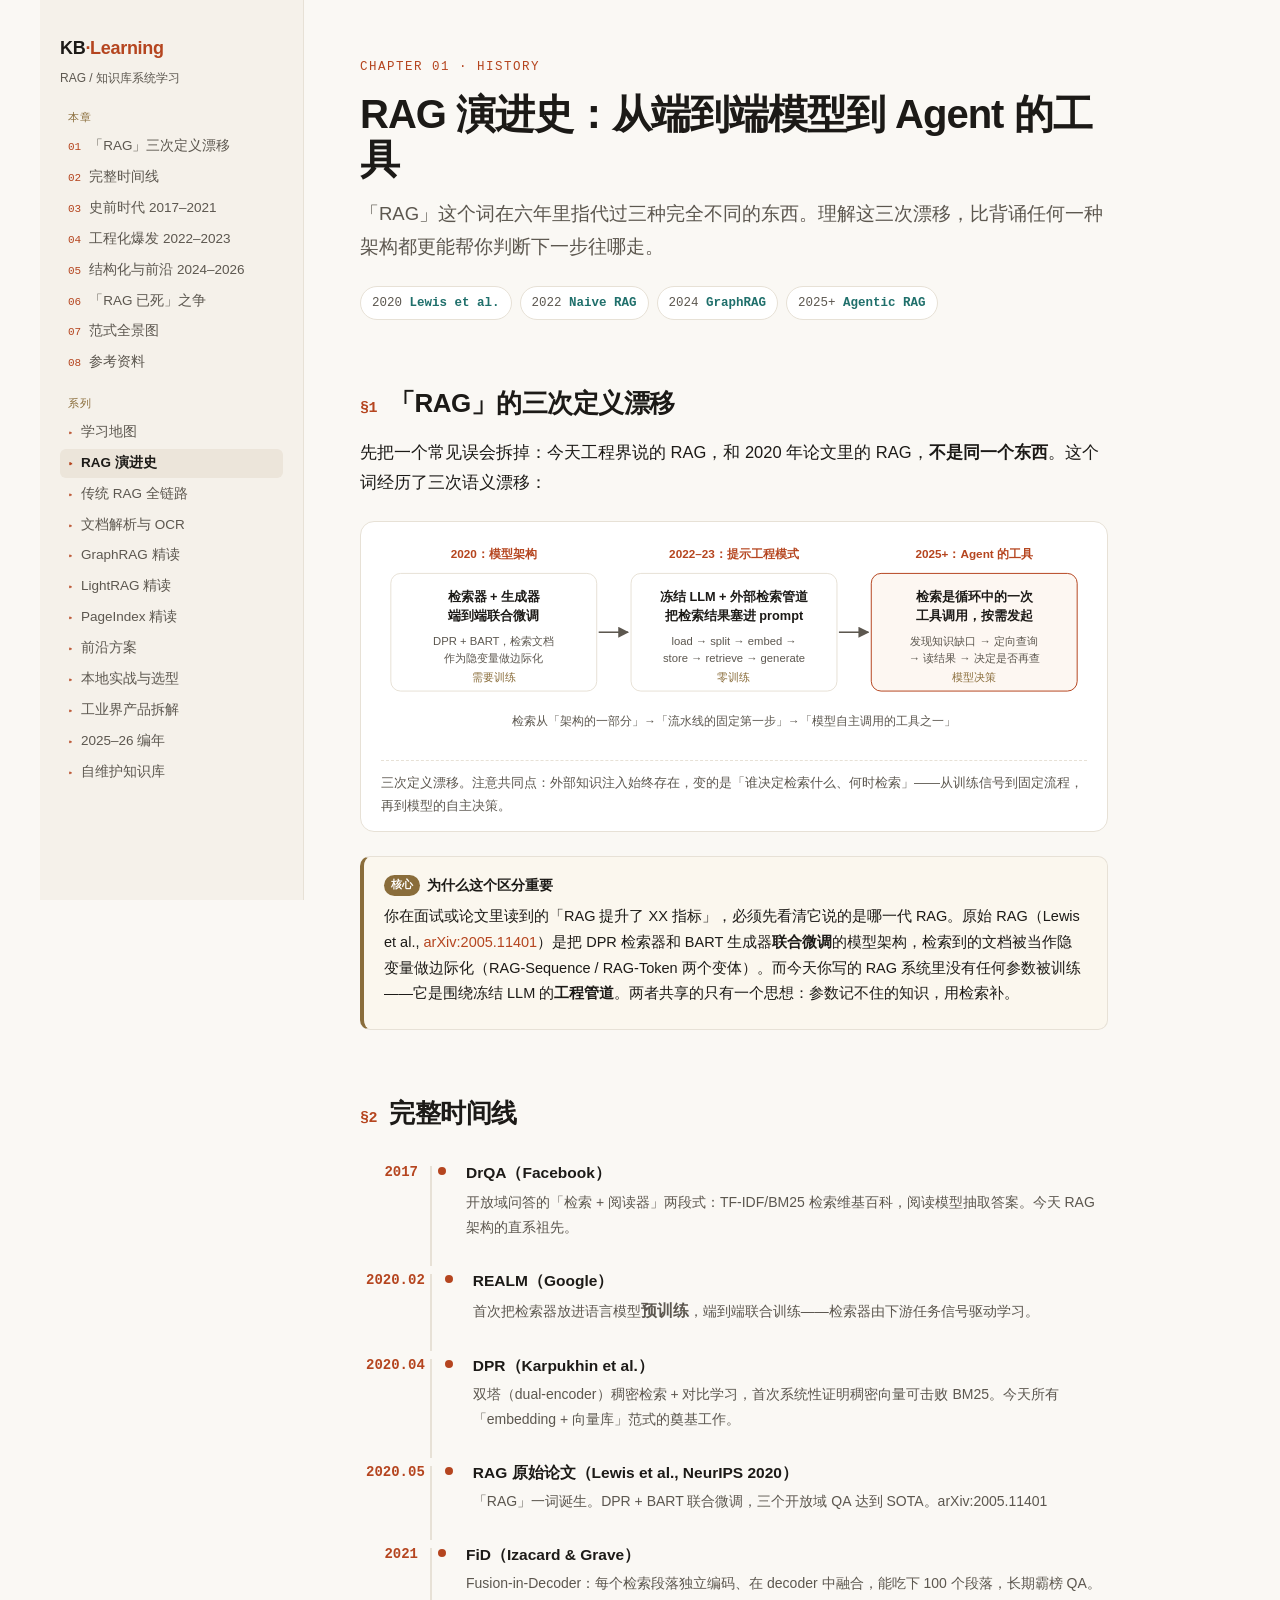
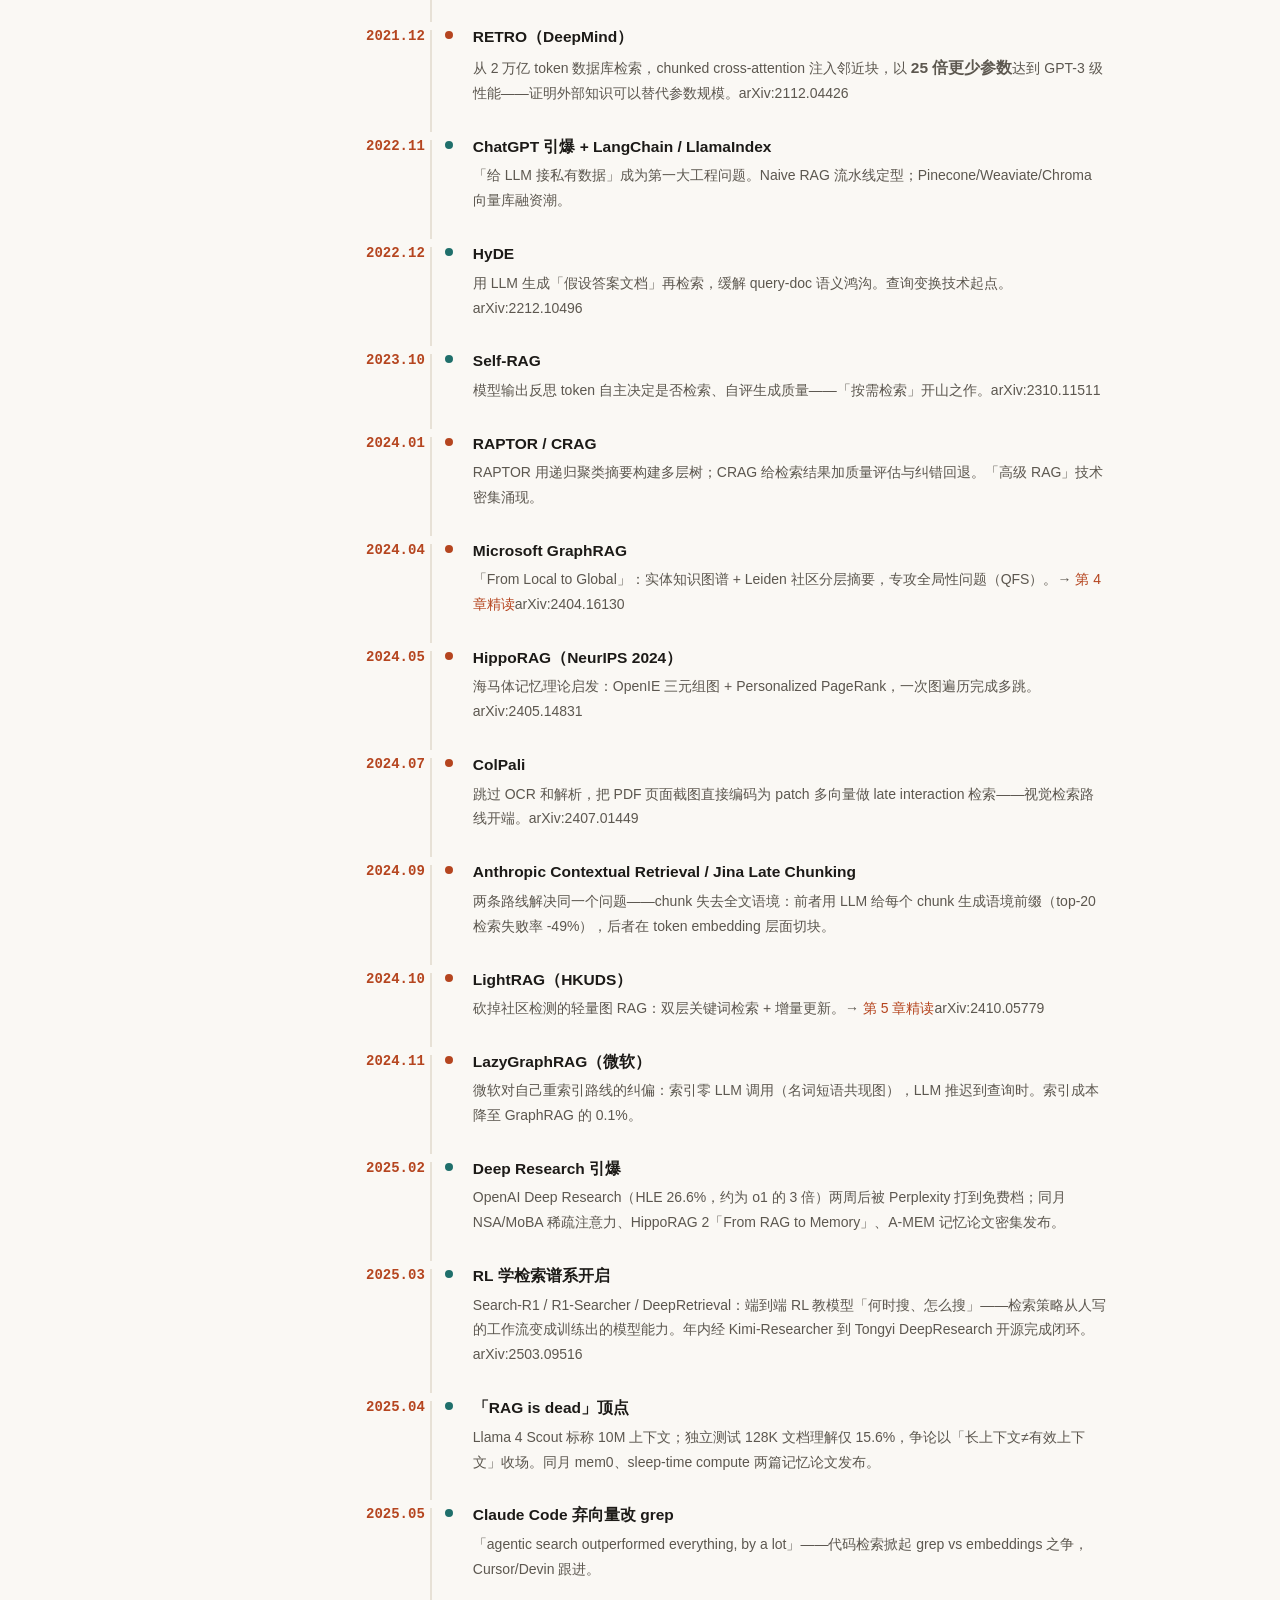
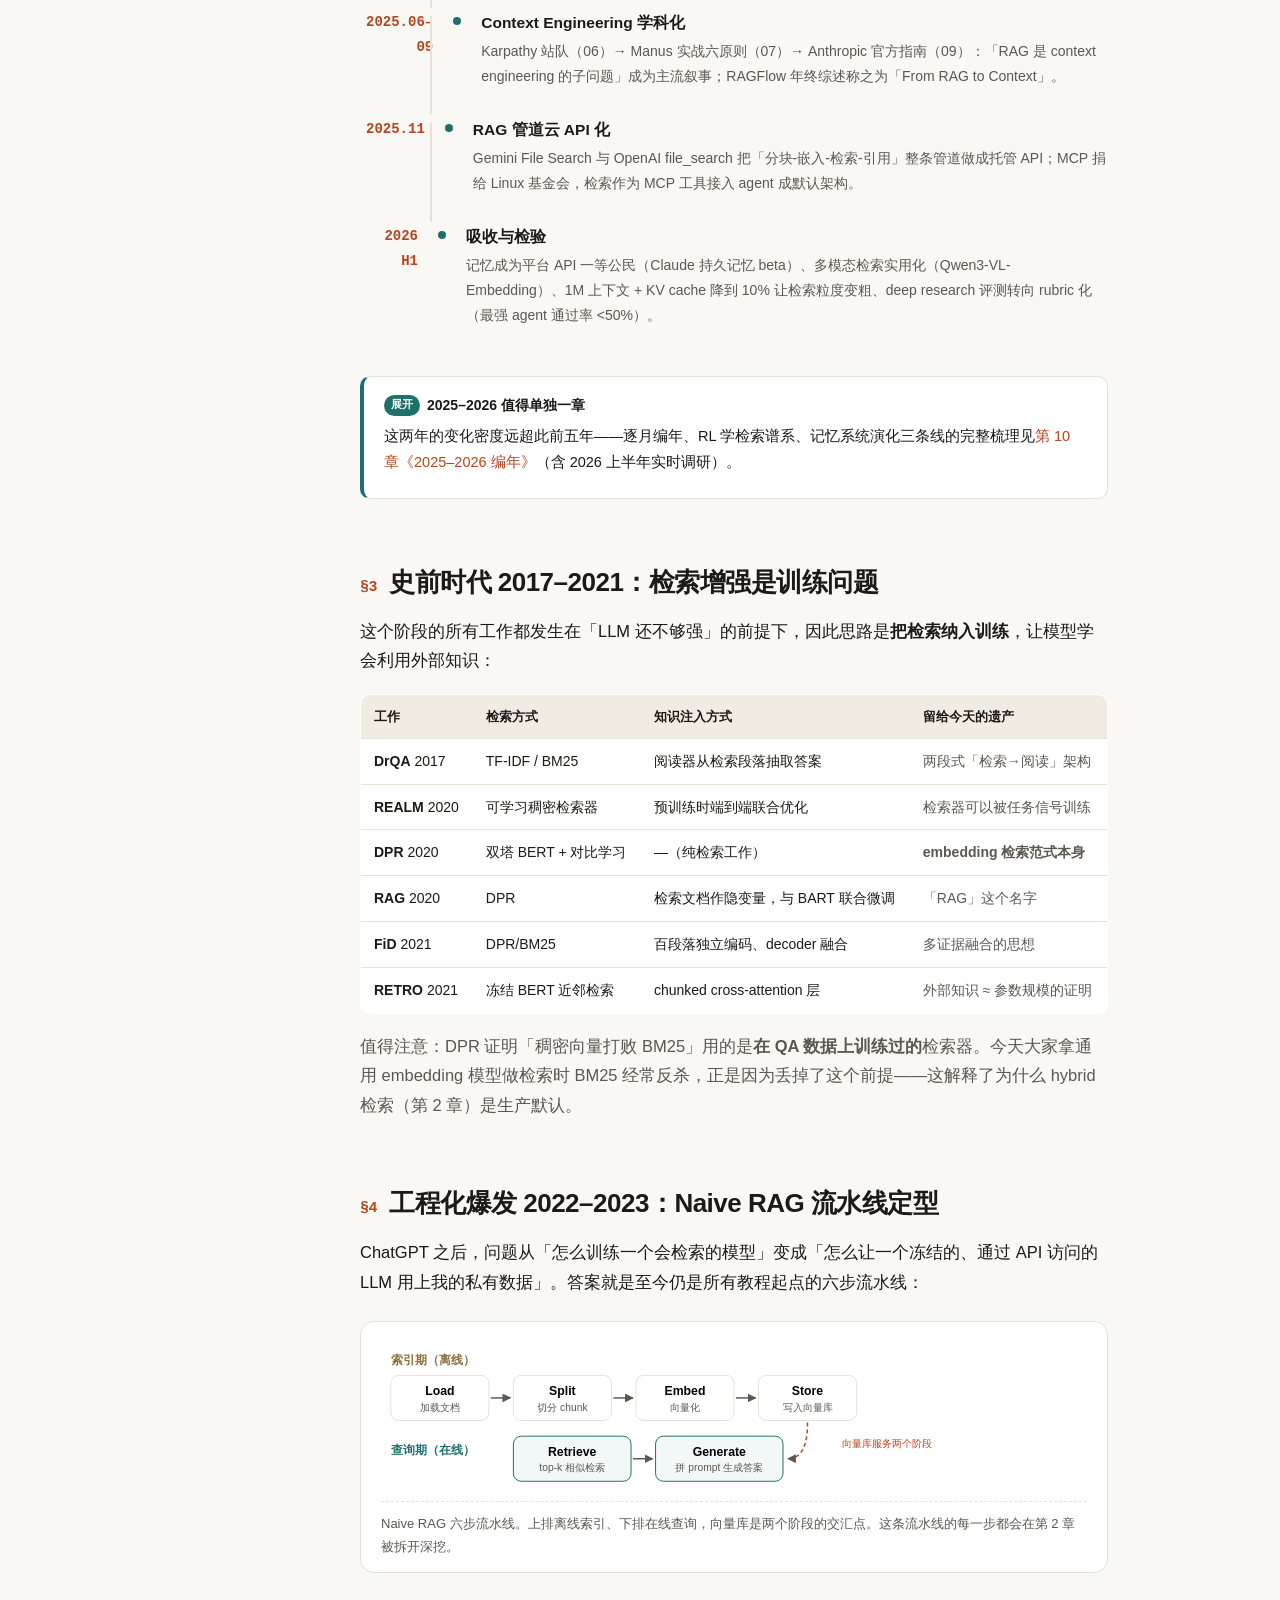
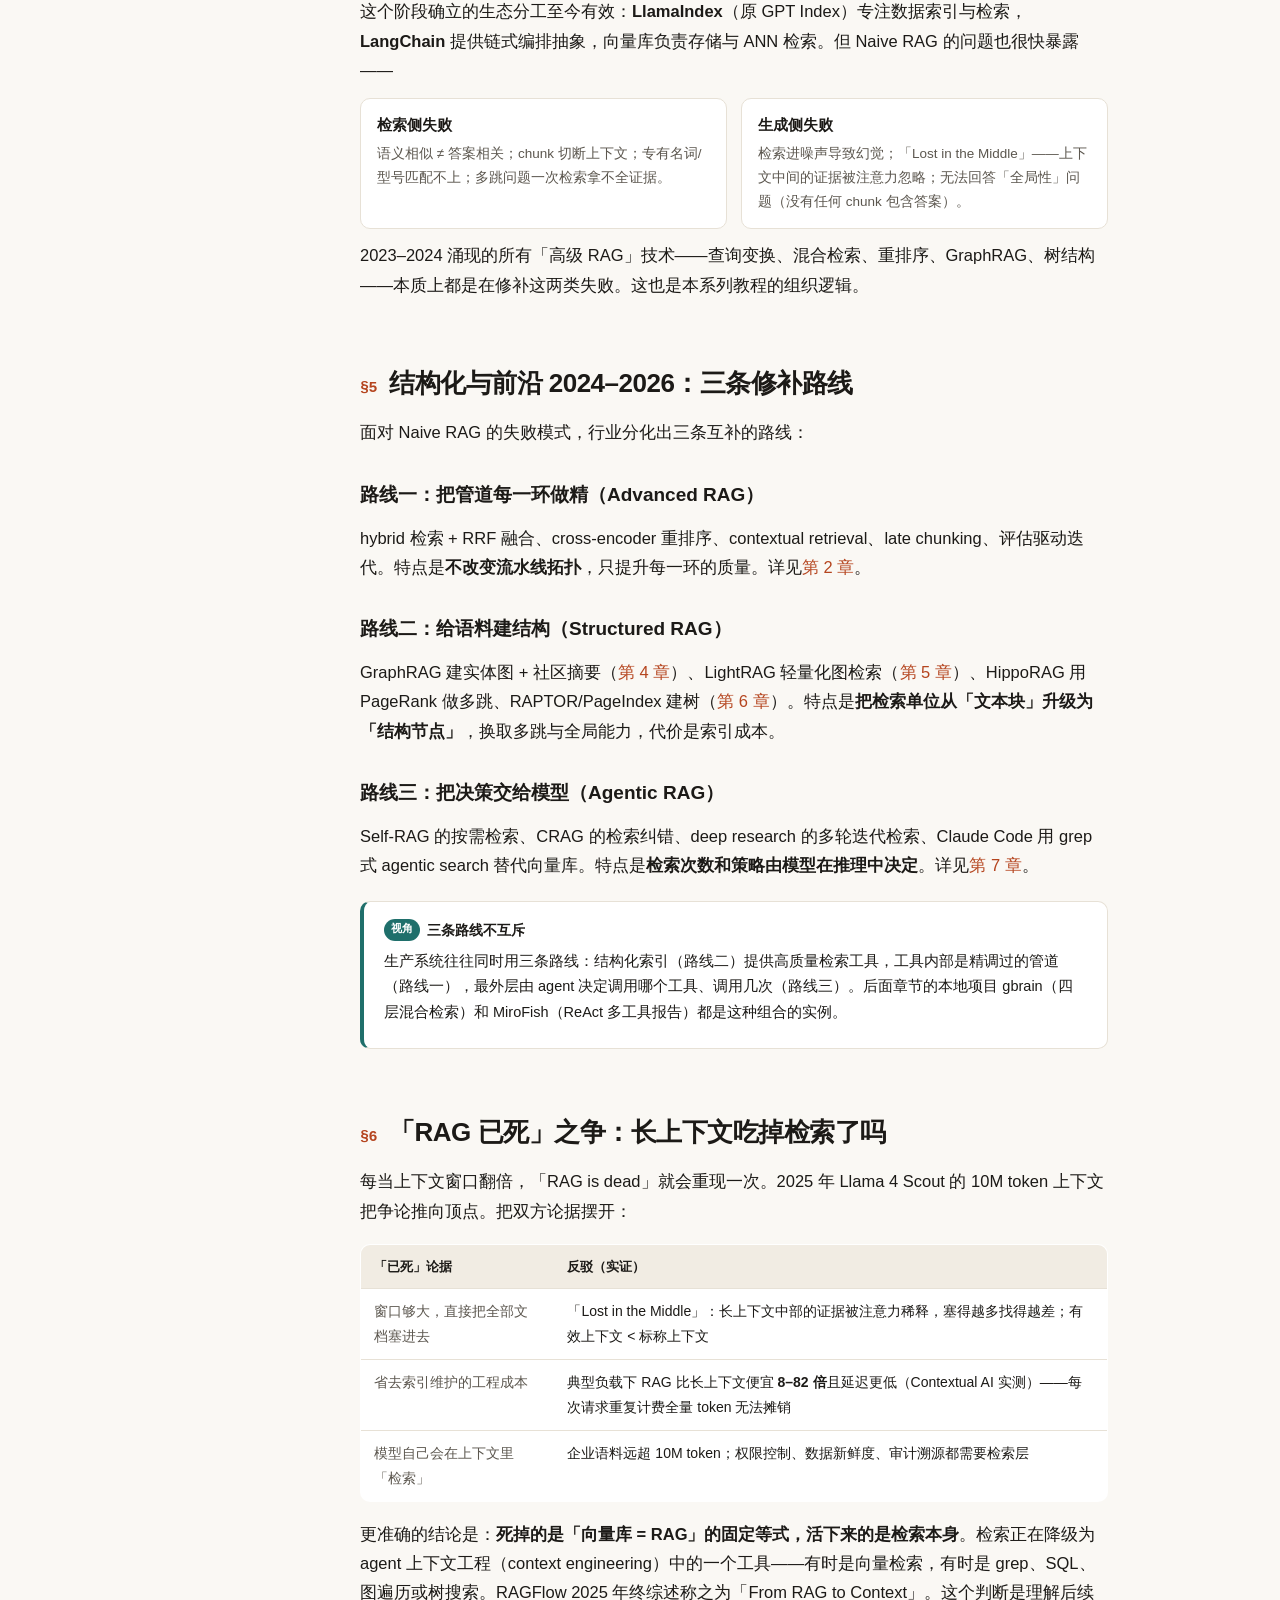
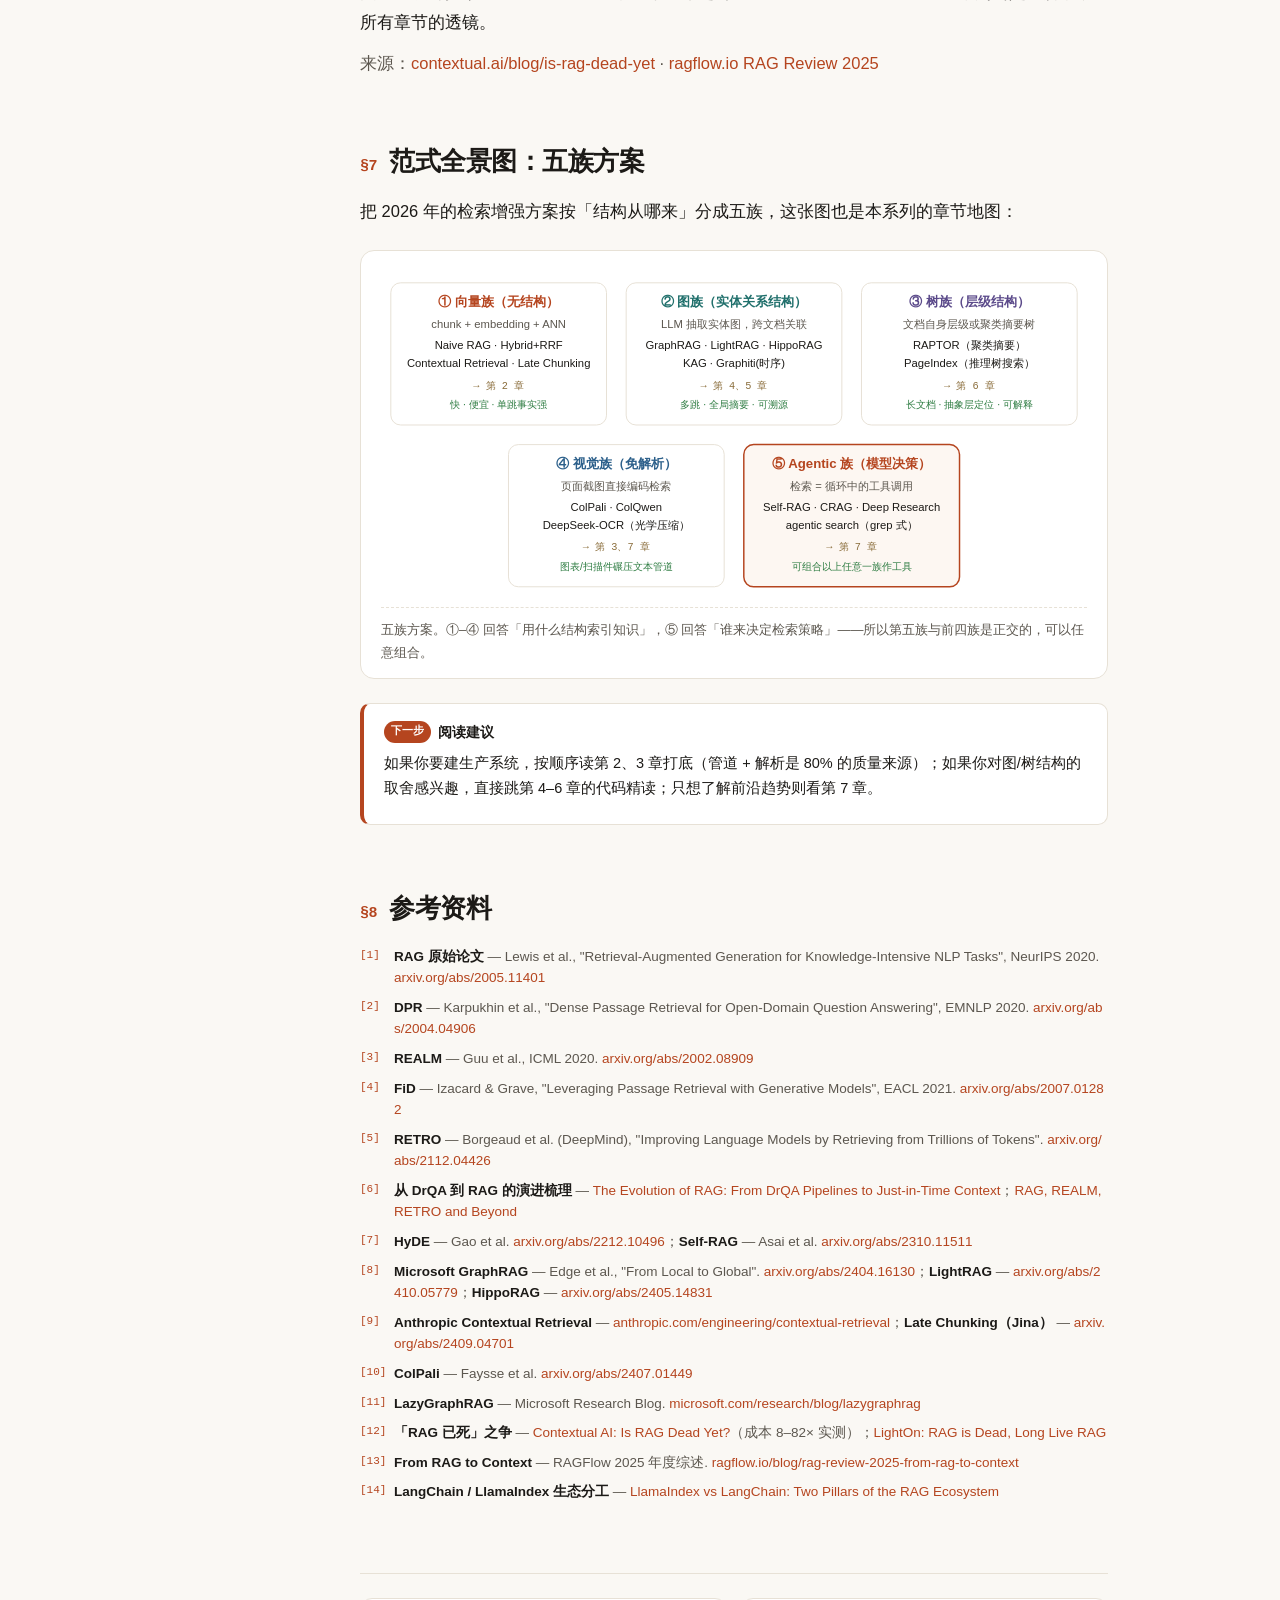
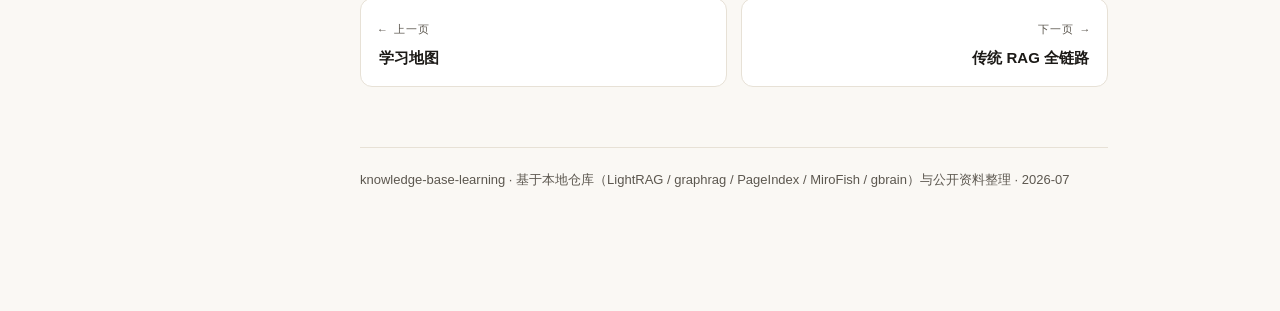
==== commit 22342dce: "新增第 11 章《自维护知识库》并重构体系全景图 - 体系重审结论：前十章全部描述「请求时」，wiki/dream/sleep-time 构成缺失的   「请求之间」后台认知层——第 11 章为其立碑" ====
--- a/01-history.html
+++ b/01-history.html
@@ -35,6 +35,7 @@
     <li><a href="08-practice.html">本地实战与选型</a></li>
     <li><a href="09-industry.html">工业界产品拆解</a></li>
     <li><a href="10-recent.html">2025–26 编年</a></li>
+    <li><a href="11-background.html">自维护知识库</a></li>
   </ol>
 </nav>
 <main>
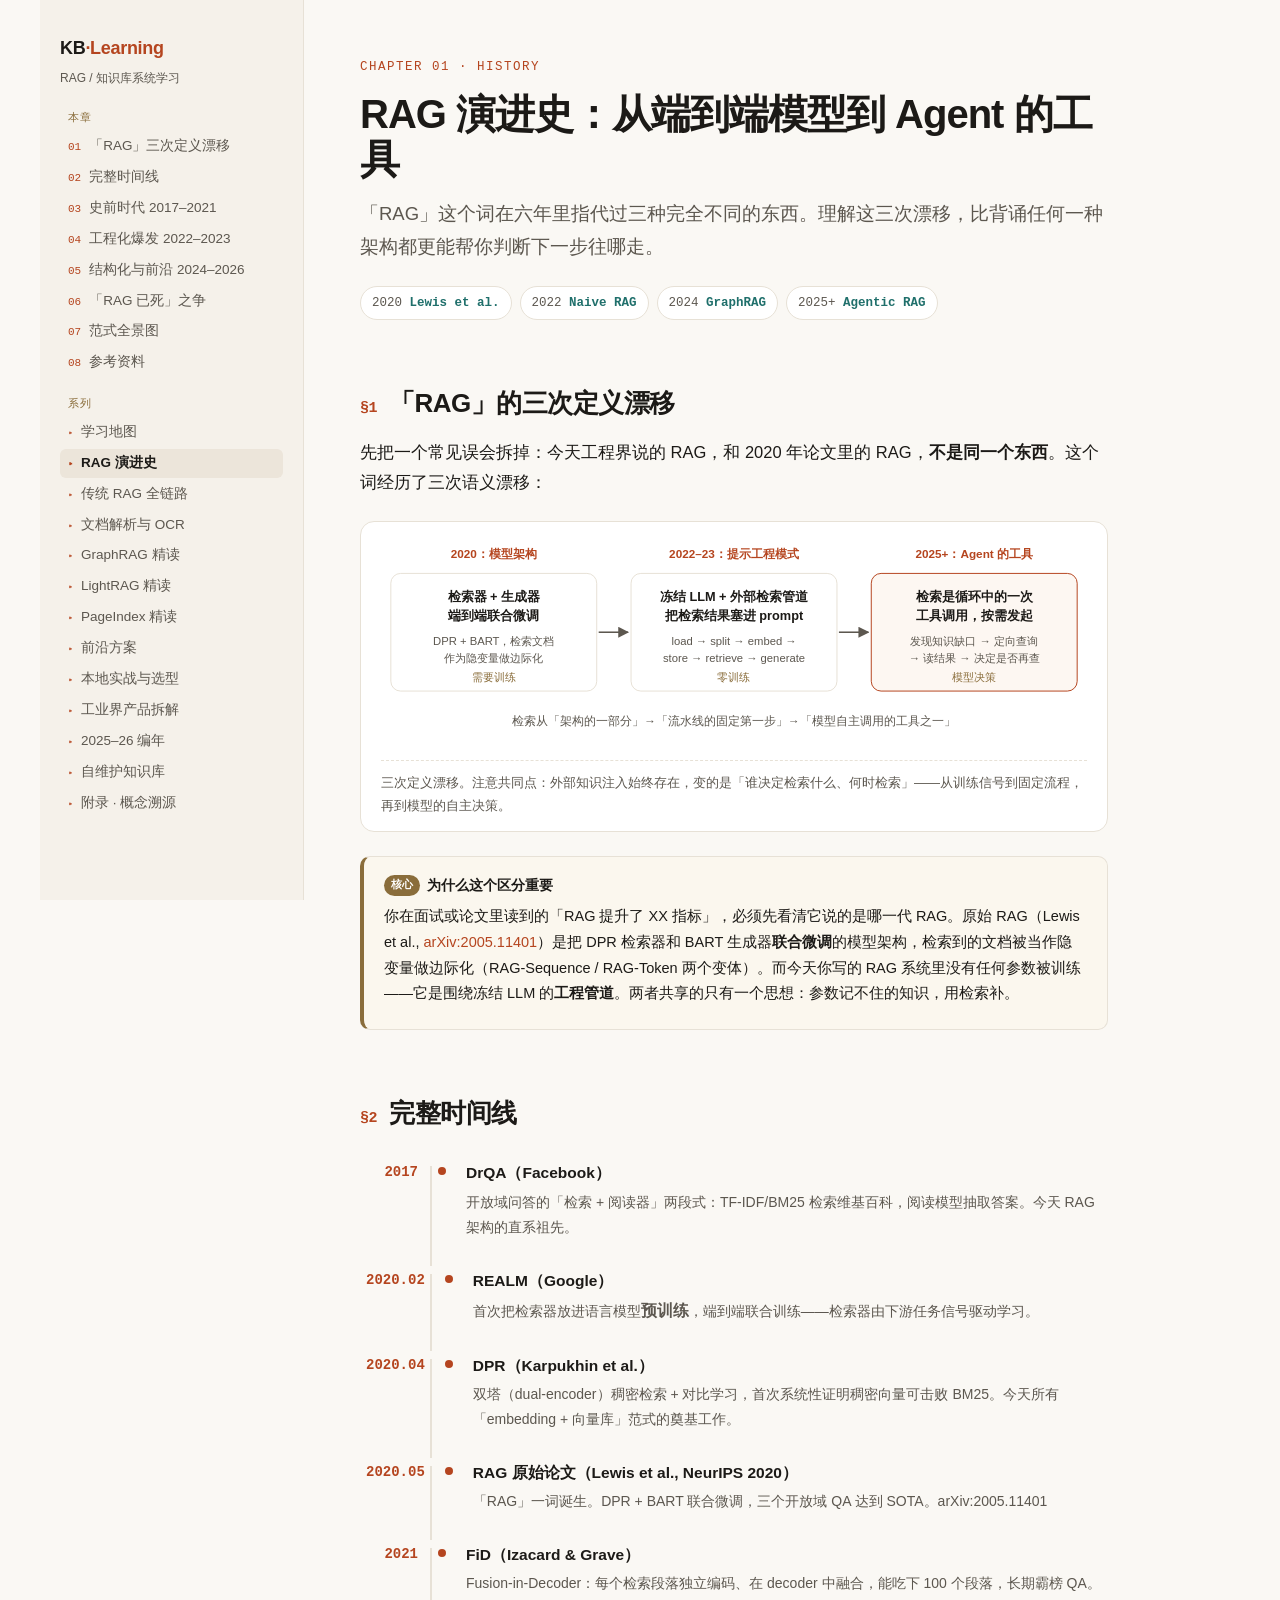
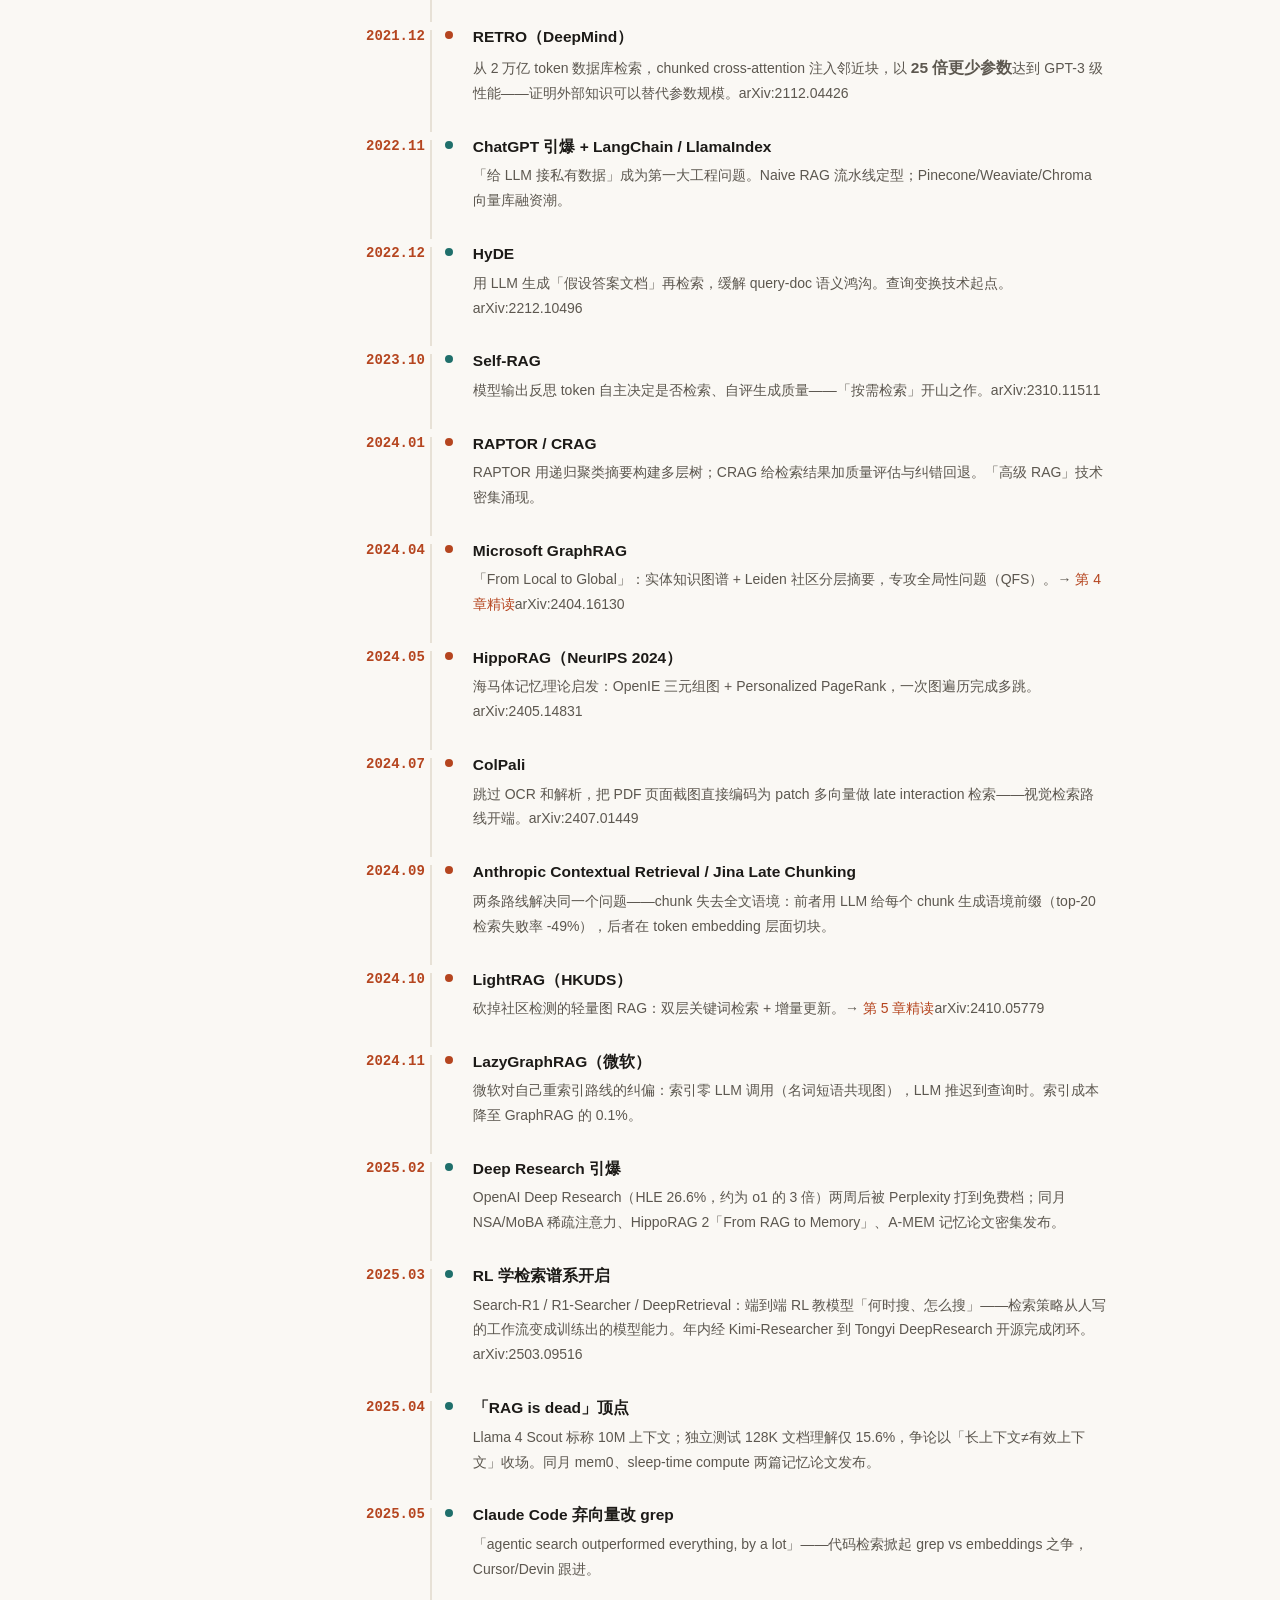
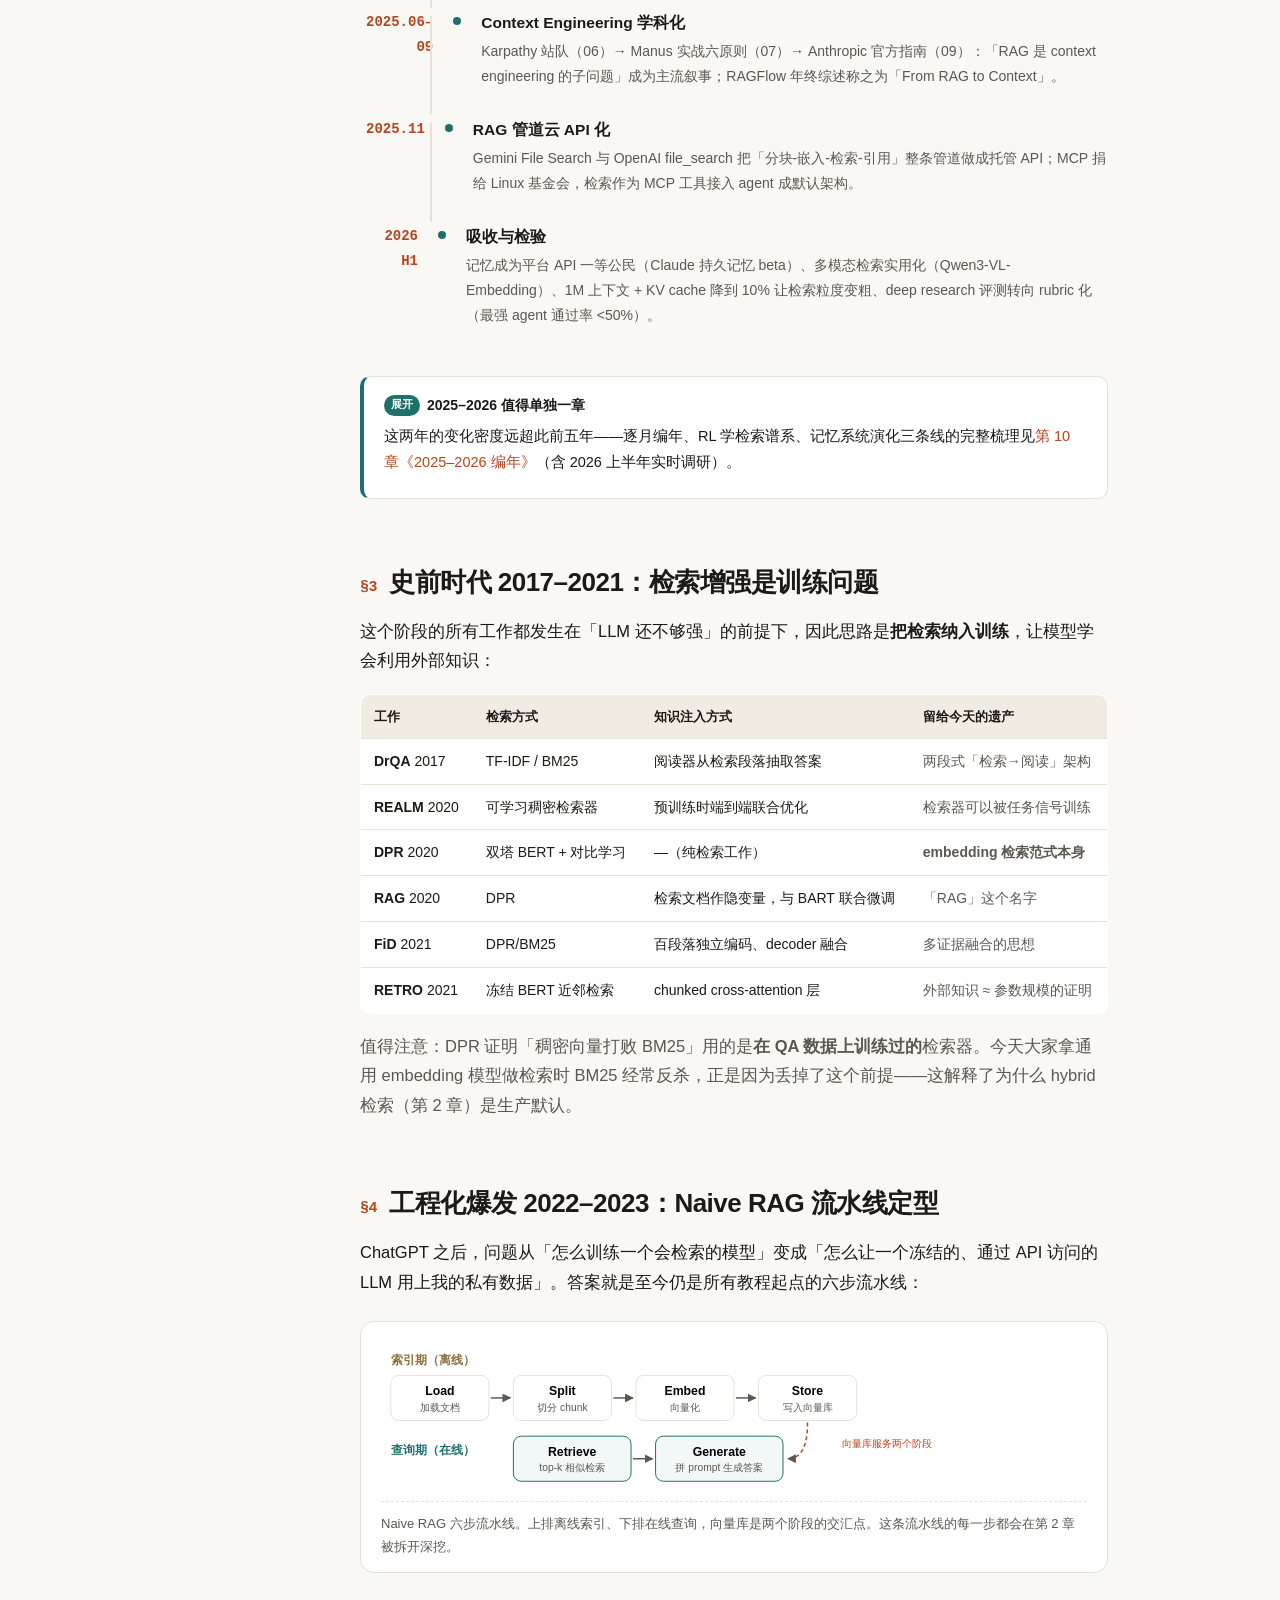
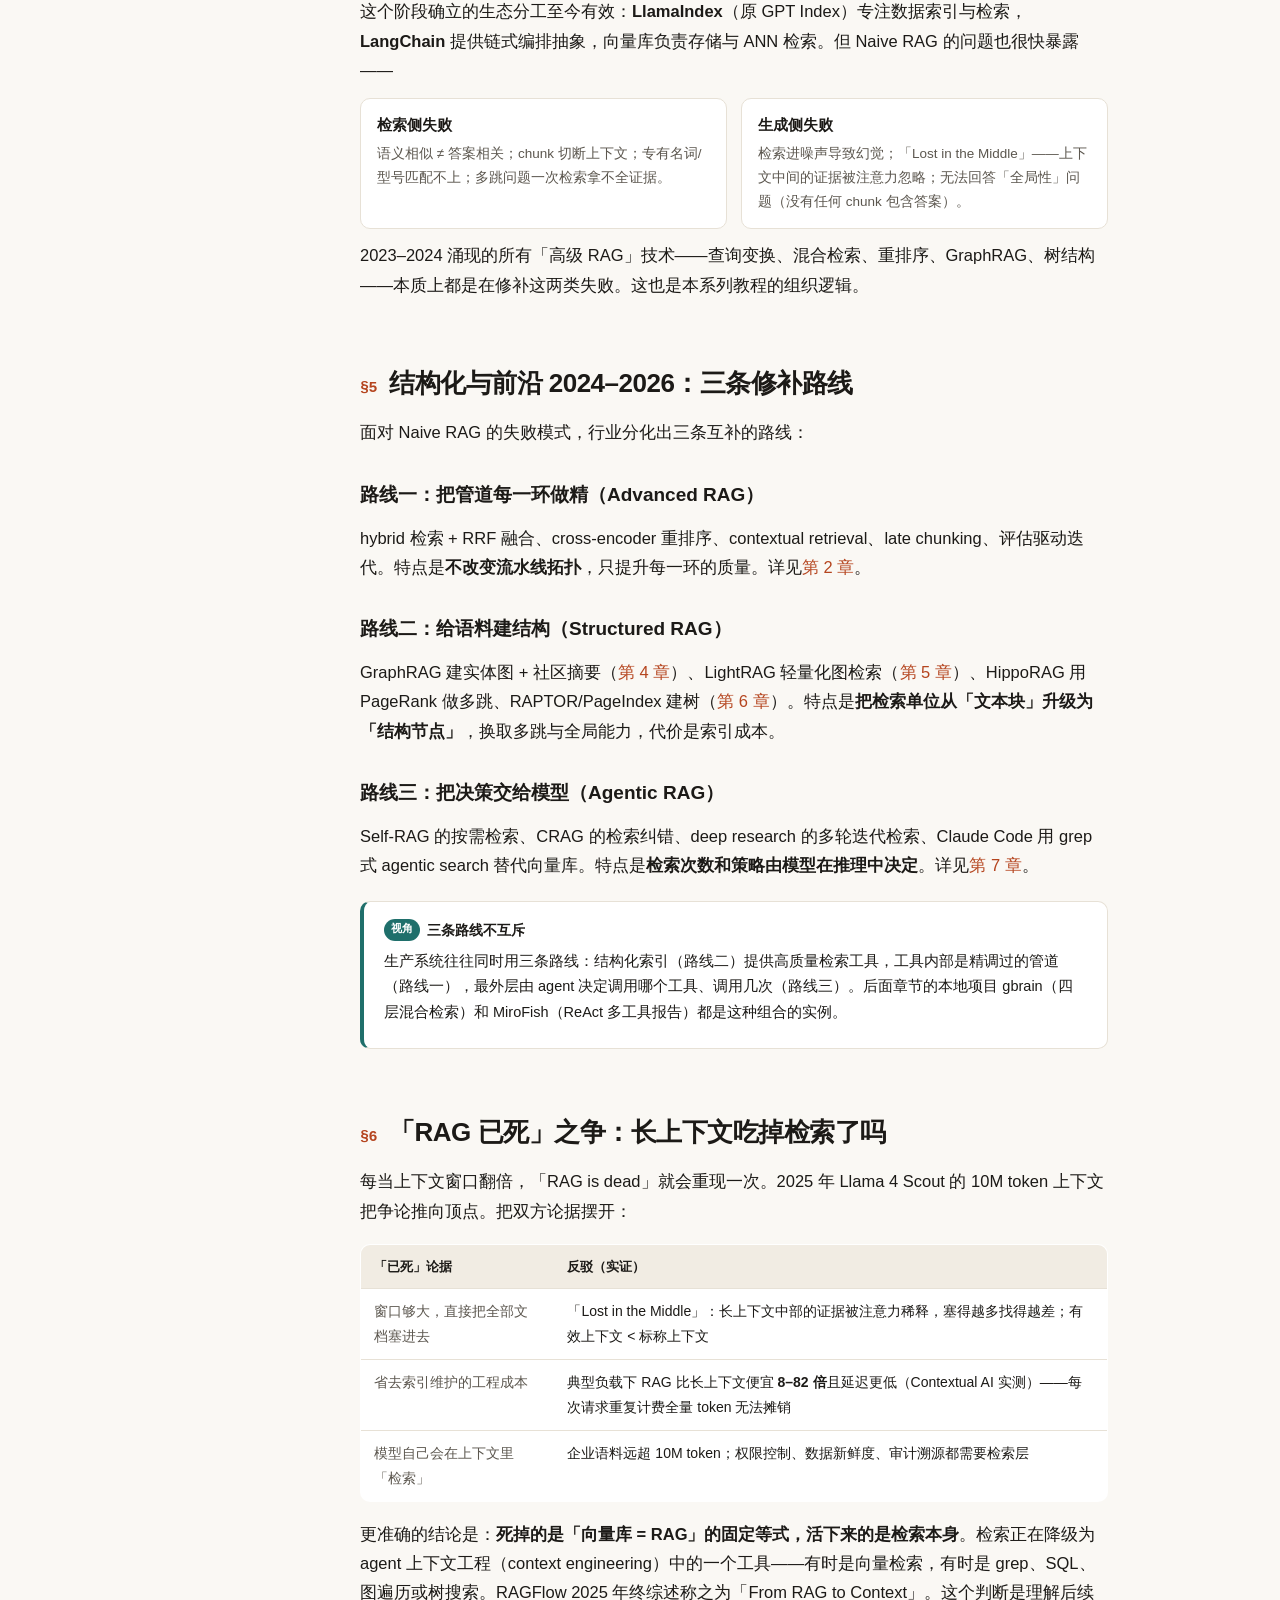
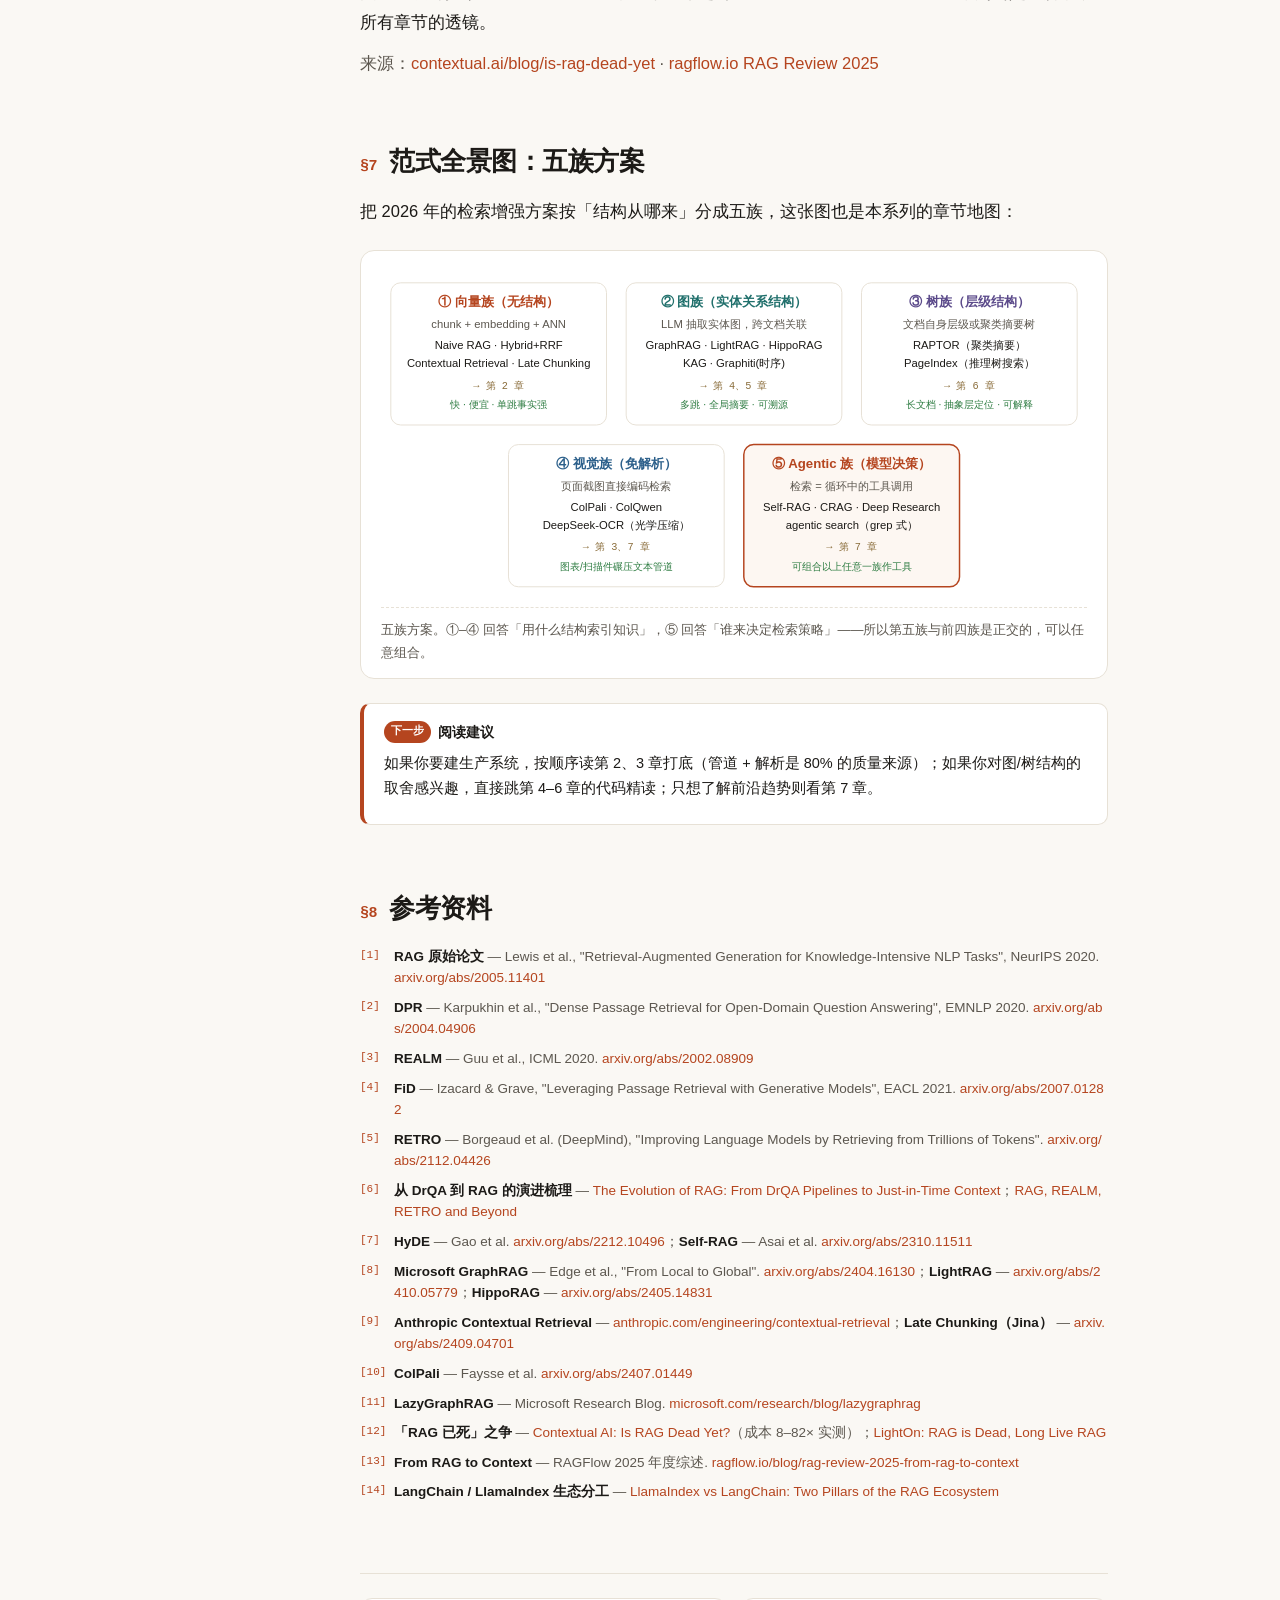
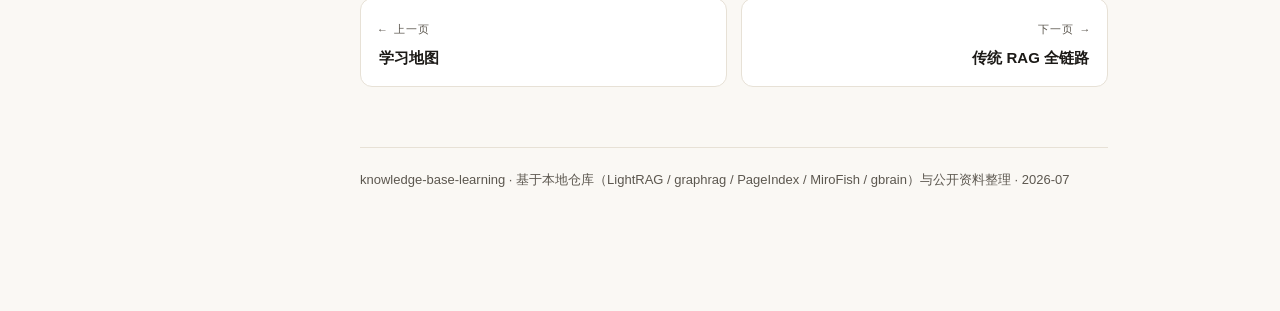
==== commit be64e77a: "整体优化 + 概念溯源附录 - 第 2 章：新增「十行速读版」、新 §8《生成侧：检索之后、答案之前》   （Lost in the Middle 组装顺序 / 引用生成 / 忠实性护栏），评估/清单" ====
--- a/01-history.html
+++ b/01-history.html
@@ -36,6 +36,7 @@
     <li><a href="09-industry.html">工业界产品拆解</a></li>
     <li><a href="10-recent.html">2025–26 编年</a></li>
     <li><a href="11-background.html">自维护知识库</a></li>
+    <li><a href="appendix-origins.html">附录 · 概念溯源</a></li>
   </ol>
 </nav>
 <main>
